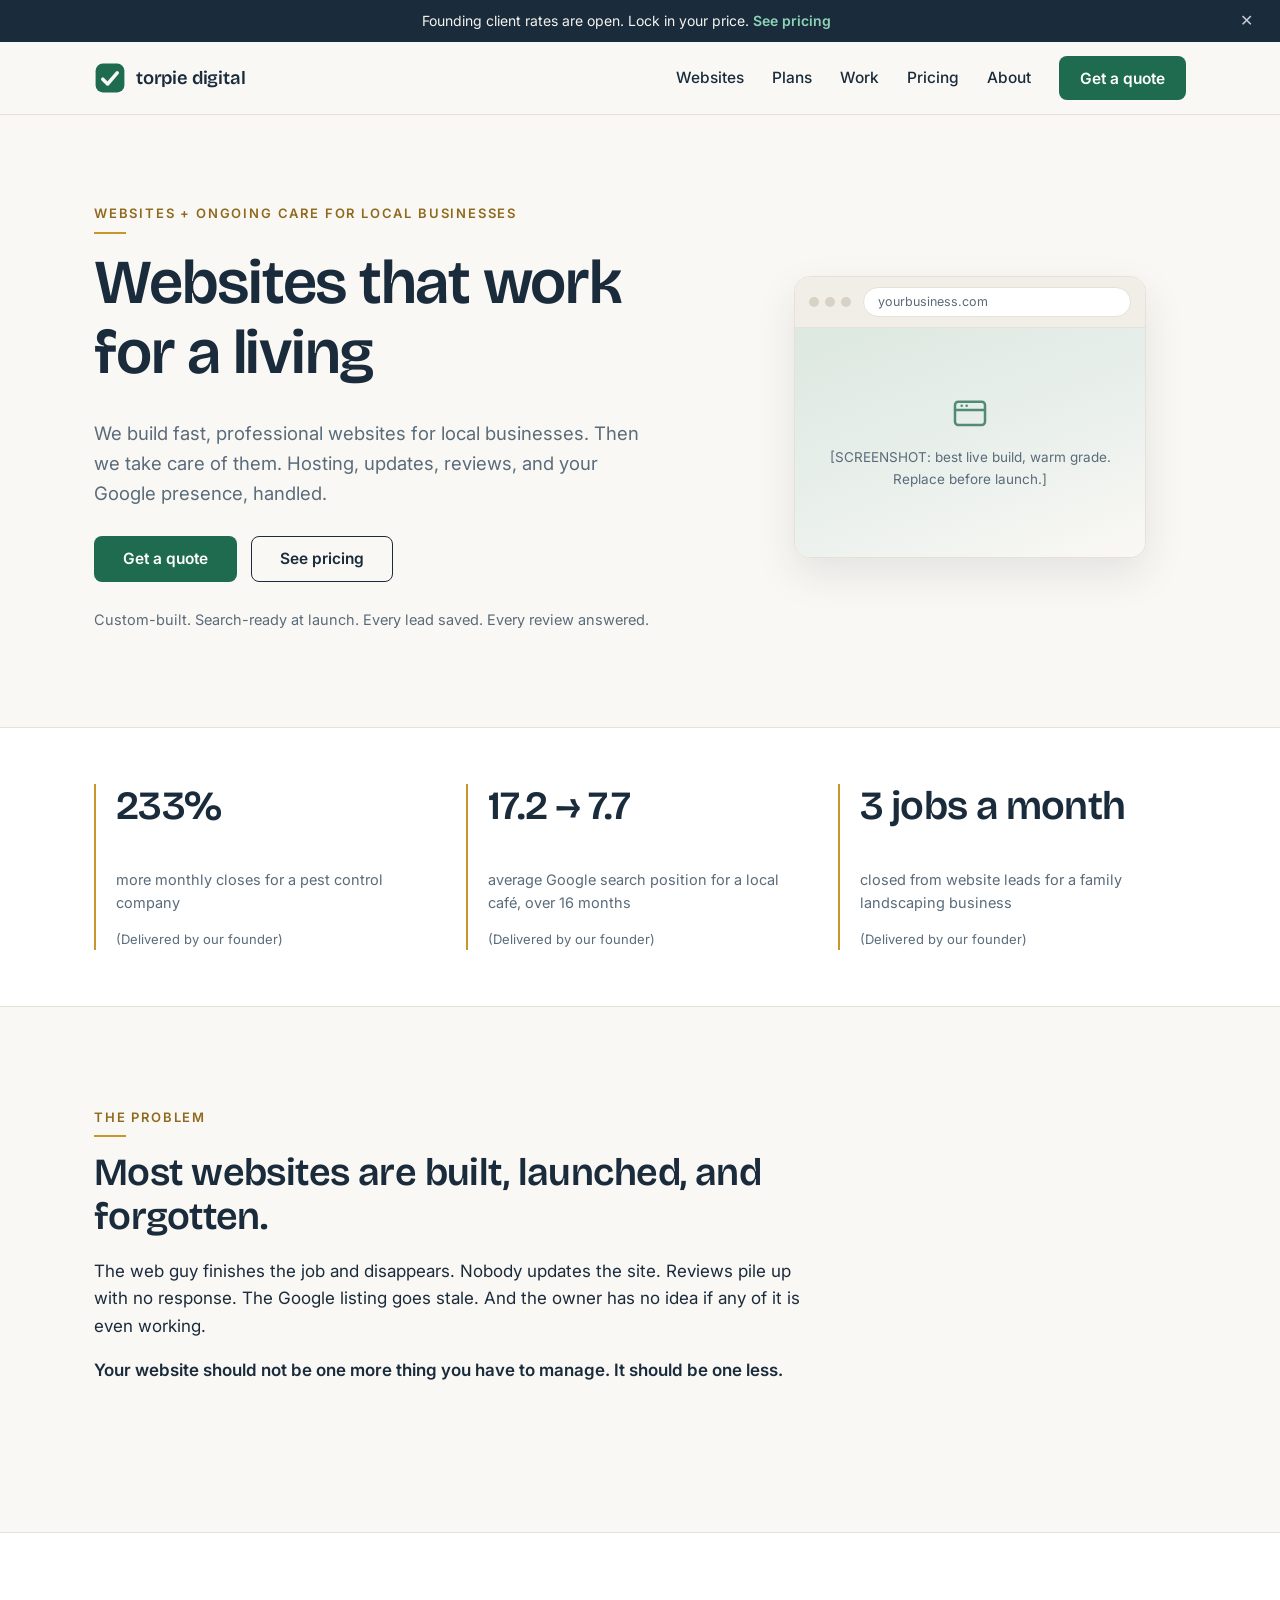
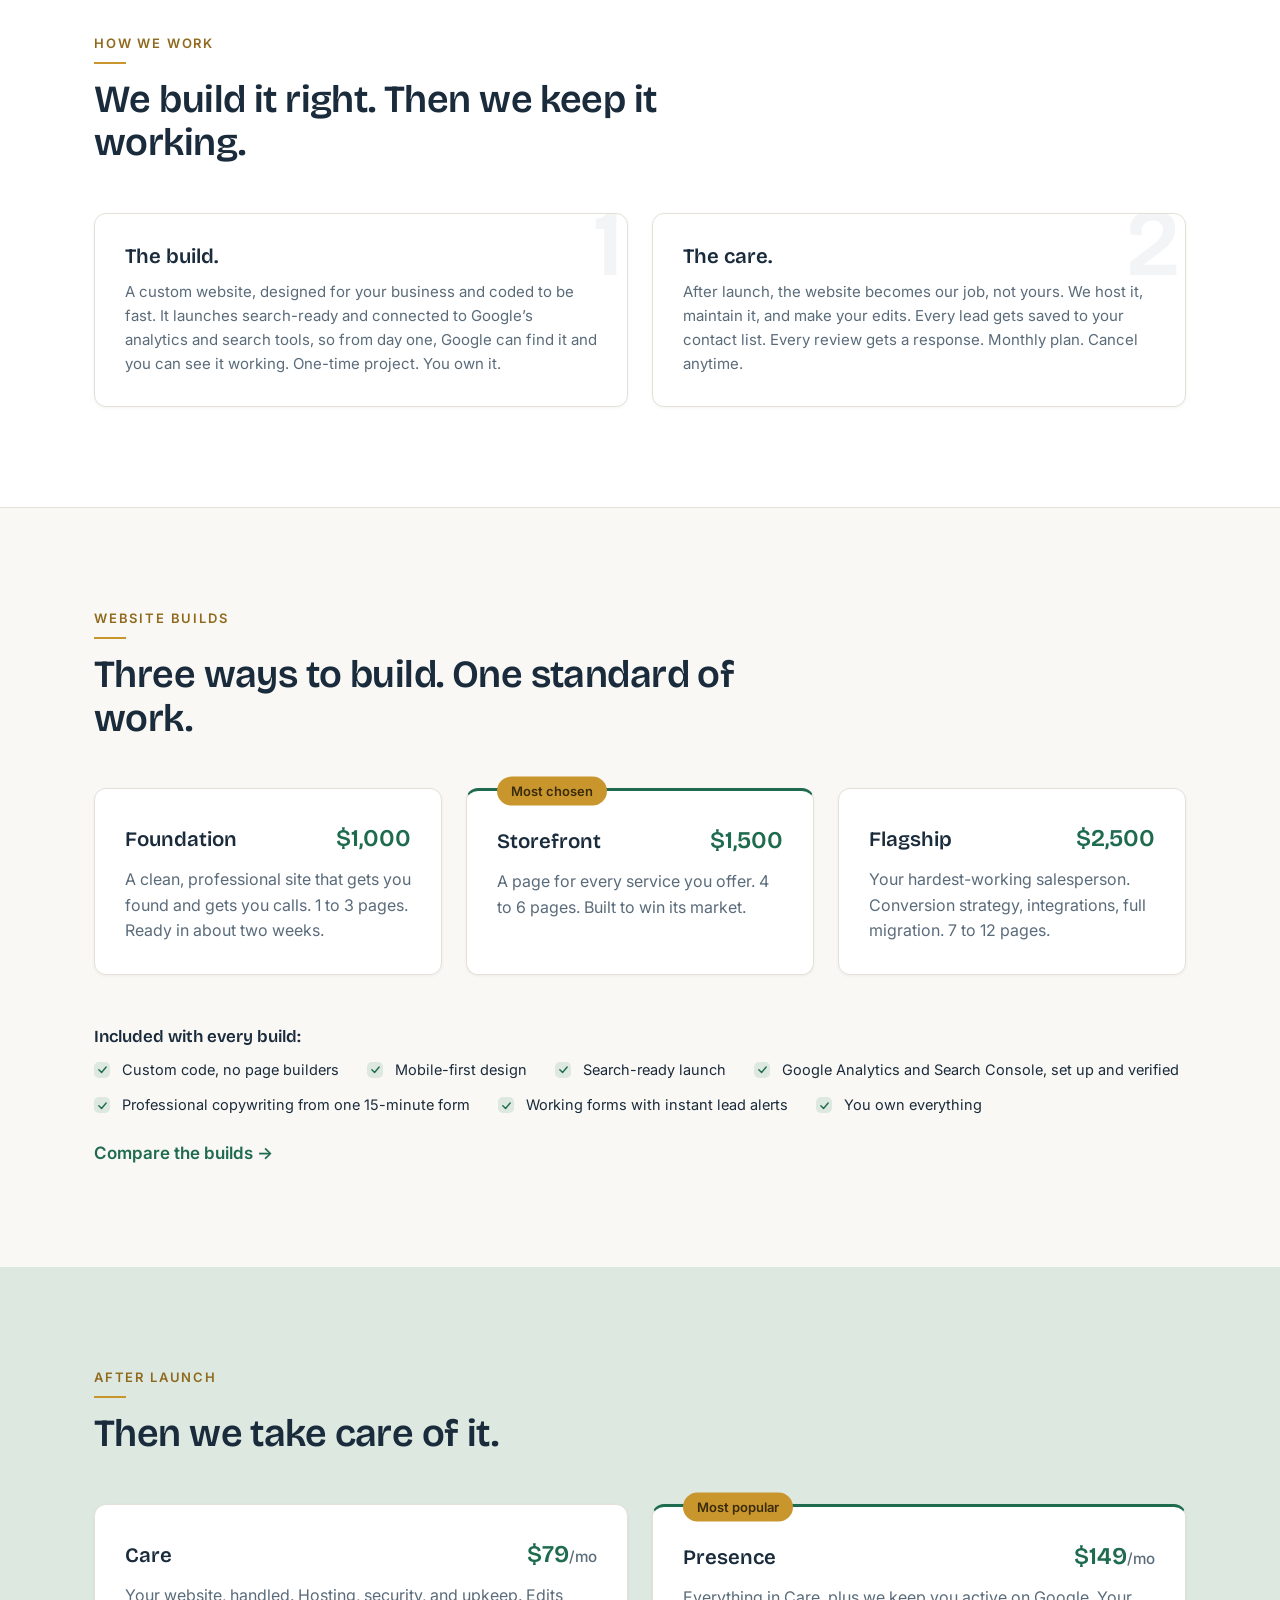
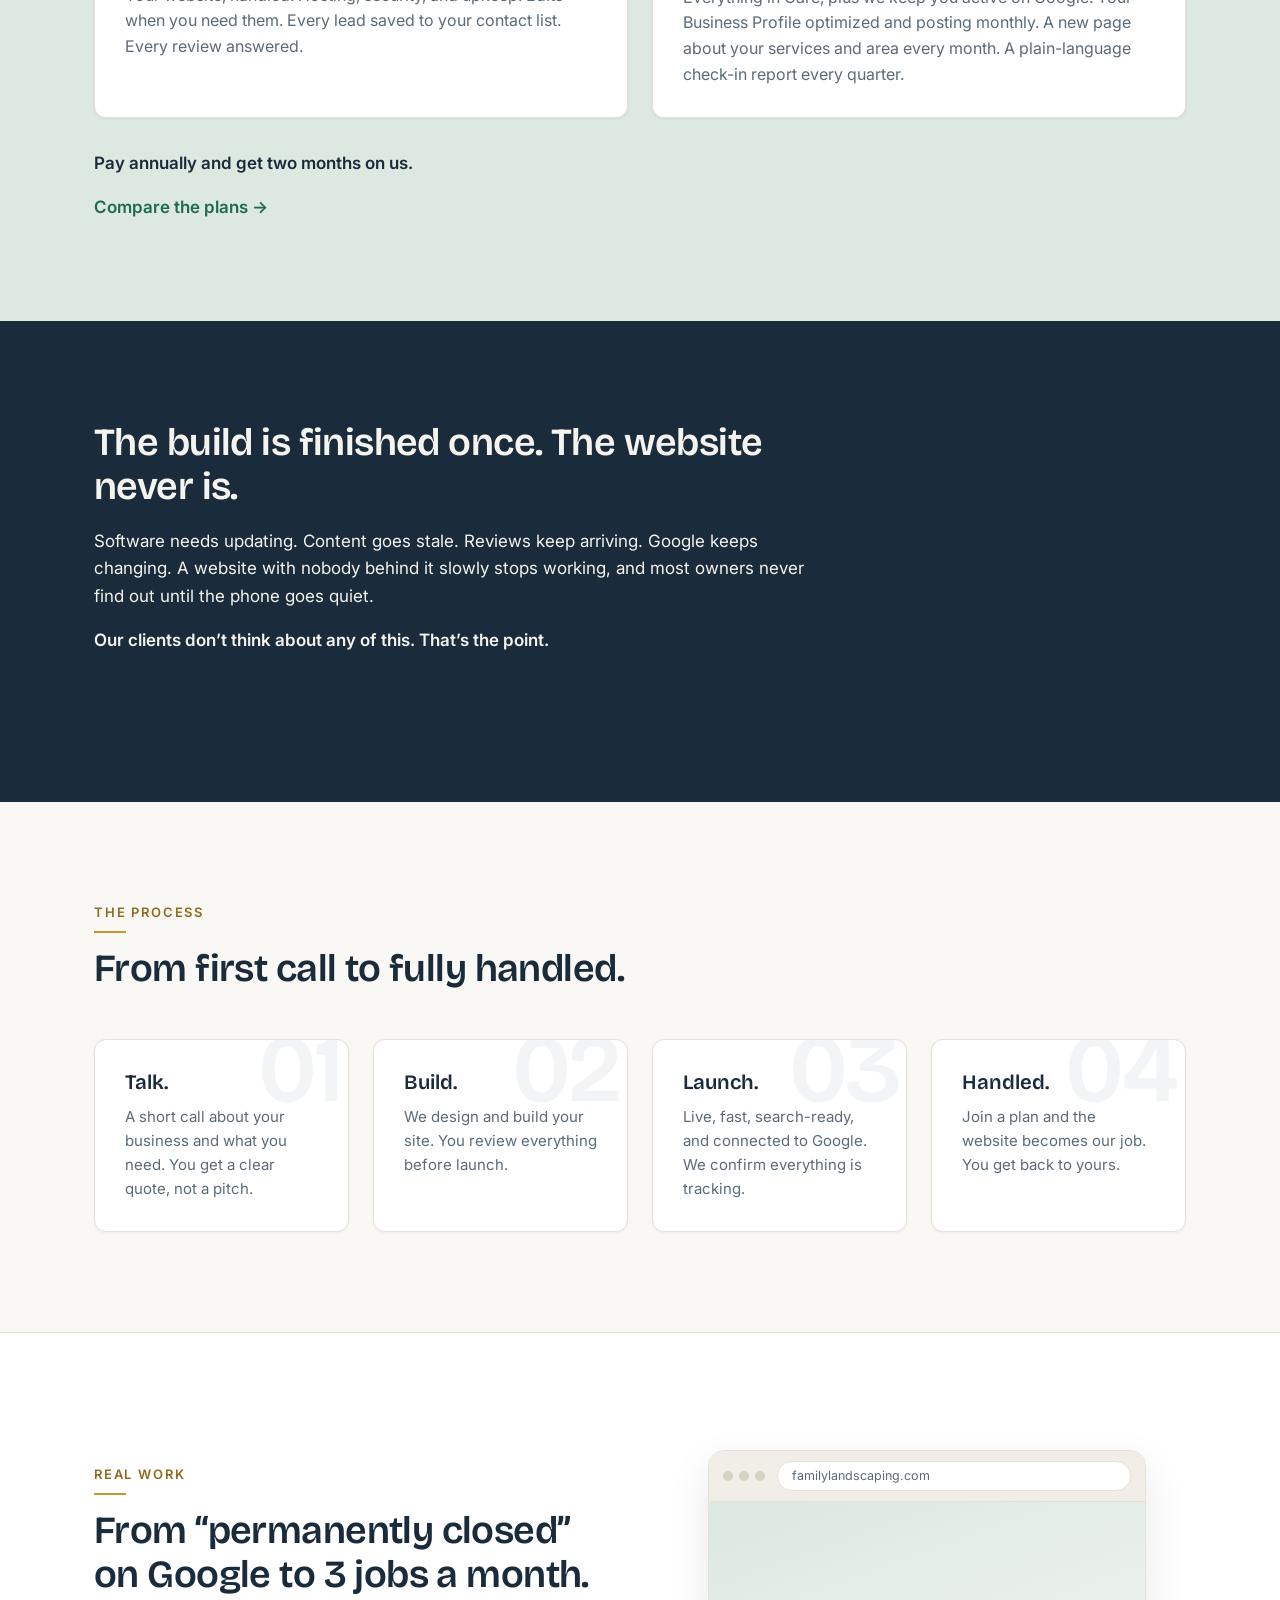
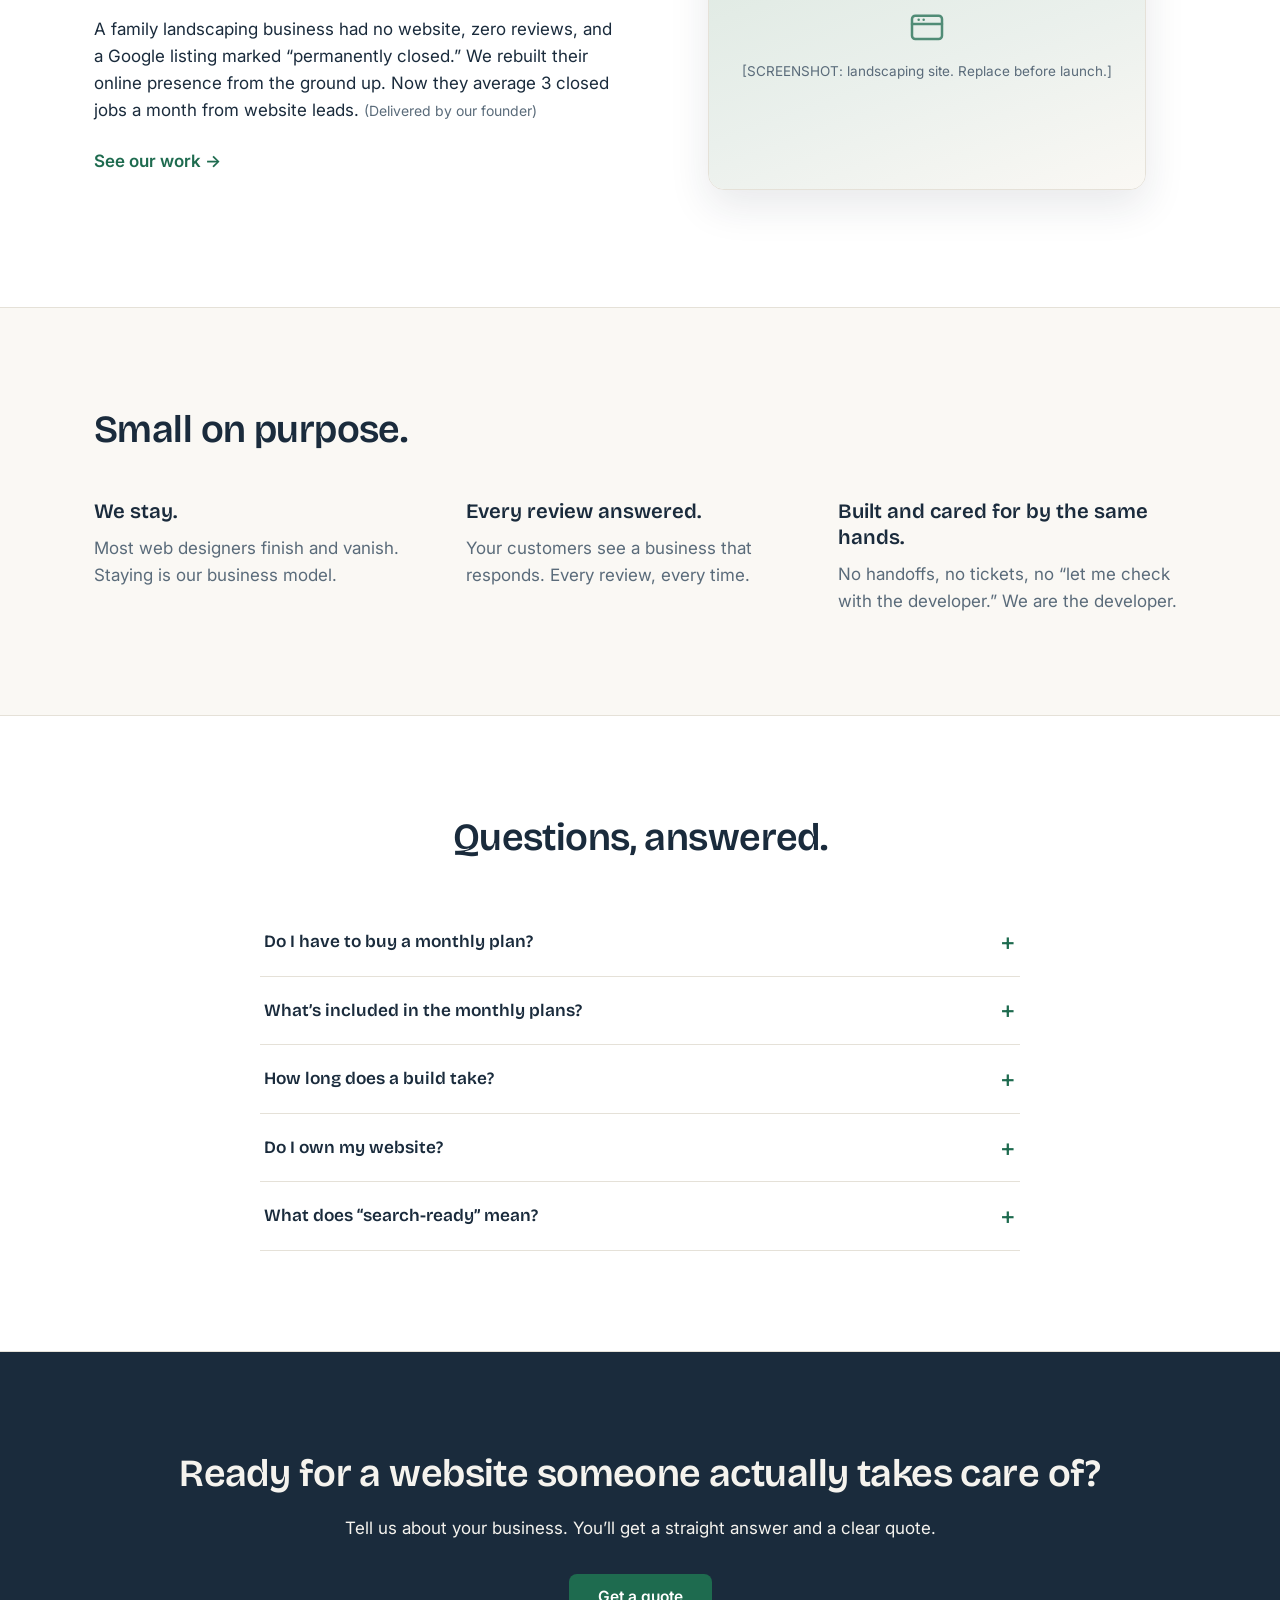
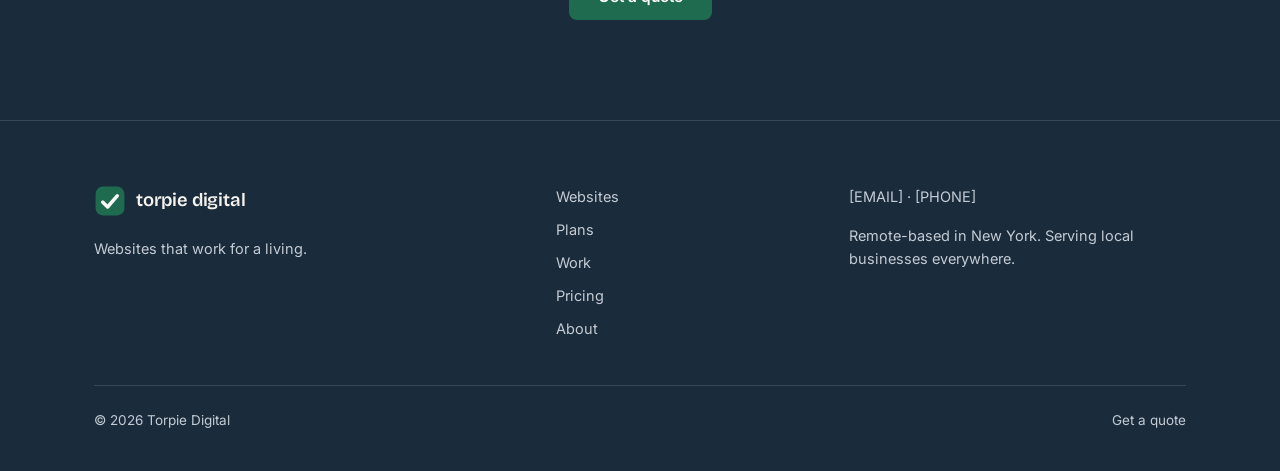
==== index.html @ ee6fd266 "Add files via upload" ====
<!DOCTYPE html>
<html lang="en">
<head>
<meta charset="utf-8">
<meta name="viewport" content="width=device-width, initial-scale=1">
<title>Torpie Digital | Websites that work for a living</title>
<meta name="description" content="Torpie Digital builds fast, custom websites for local businesses, then takes care of them: hosting, updates, reviews, and your Google presence, handled.">
<link rel="canonical" href="https://torpiedigital.com/">
<meta property="og:type" content="website">
<meta property="og:site_name" content="Torpie Digital">
<meta property="og:title" content="Torpie Digital | Websites that work for a living">
<meta property="og:description" content="Torpie Digital builds fast, custom websites for local businesses, then takes care of them: hosting, updates, reviews, and your Google presence, handled.">
<meta property="og:url" content="https://torpiedigital.com/">
<meta name="twitter:card" content="summary">
<meta name="theme-color" content="#1E6B4F">
<link rel="icon" type="image/svg+xml" href="/assets/img/favicon.svg">
<!-- GOOGLE SEARCH CONSOLE: paste the verification meta tag on the next line before launch -->
<!-- <meta name="google-site-verification" content="TOKEN"> -->
<link rel="preconnect" href="https://fonts.googleapis.com">
<link rel="preconnect" href="https://fonts.gstatic.com" crossorigin>
<link rel="stylesheet" href="https://fonts.googleapis.com/css2?family=Bricolage+Grotesque:wght@500;600&family=Inter:wght@400;500;600&display=swap">
<link rel="stylesheet" href="/assets/css/main.css">
<script type="application/ld+json">{"@context": "https://schema.org", "@type": "ProfessionalService", "name": "Torpie Digital", "url": "https://torpiedigital.com", "description": "Torpie Digital builds custom websites for local businesses and takes care of them after launch: hosting, updates, reviews, and Google presence.", "founder": {"@type": "Person", "name": "Aiden Torpie"}, "areaServed": "United States", "address": {"@type": "PostalAddress", "addressRegion": "NY", "addressCountry": "US"}}</script>
<script type="application/ld+json">{"@context": "https://schema.org", "@type": "FAQPage", "mainEntity": [{"@type": "Question", "name": "Do I have to buy a monthly plan?", "acceptedAnswer": {"@type": "Answer", "text": "No. The build is yours either way. But a website needs hosting, upkeep, and attention, and most clients would rather that be our job. That\u2019s what the plans are for."}}, {"@type": "Question", "name": "What\u2019s included in the monthly plans?", "acceptedAnswer": {"@type": "Answer", "text": "Care keeps your site online, maintained, and edited, saves every lead to your contact list, and answers every review. Presence adds active Google Business Profile management, a monthly page for your site, and a quarterly report in plain language."}}, {"@type": "Question", "name": "How long does a build take?", "acceptedAnswer": {"@type": "Answer", "text": "Foundation sites launch in about two weeks. Larger builds take three to four. We\u2019ll give you a real date before we start."}}, {"@type": "Question", "name": "Do I own my website?", "acceptedAnswer": {"@type": "Answer", "text": "Yes. Your domain, your website, your content, your contact list. We manage them for you while you\u2019re on a plan, and if you ever leave, you take everything with you."}}, {"@type": "Question", "name": "What does \u201csearch-ready\u201d mean?", "acceptedAnswer": {"@type": "Answer", "text": "Your site launches fast, properly structured, and connected to Google\u2019s analytics and search tools. Google can find and read it from day one, and you can see how people are finding you. Rankings build over time. The foundation is ready immediately."}}]}</script>
</head><body>
<a class="skip-link" href="#main">Skip to main content</a>
<div class="announcement" data-announcement hidden>
  <div class="container announcement__inner">
    <span>Founding client rates are open. Lock in your price. <a href="/pricing/">See pricing</a></span>
    <button class="announcement__close" type="button" data-announcement-close aria-label="Dismiss announcement">&#10005;</button>
  </div>
</div>
<header class="site-header">
  <div class="container site-header__inner">
    <a class="logo" href="/" aria-label="Torpie Digital home">
      <svg class="logo__mark" viewBox="0 0 40 40" aria-hidden="true" focusable="false"><rect x="2" y="2" width="36" height="36" rx="9" fill="#1E6B4F"/><path d="M11 21.5 L17 27.5 L29 13.5" fill="none" stroke="#FAF8F4" stroke-width="4.4" stroke-linecap="round" stroke-linejoin="round"/></svg>
      <span class="logo__wordmark">torpie digital</span>
    </a>
    <button class="nav-toggle" type="button" data-nav-toggle aria-expanded="false" aria-controls="site-nav" aria-label="Menu">
      <svg class="icon-open" viewBox="0 0 24 24" fill="none" stroke="currentColor" stroke-width="2" stroke-linecap="round" aria-hidden="true"><path d="M4 7h16M4 12h16M4 17h16"/></svg>
      <svg class="icon-close" viewBox="0 0 24 24" fill="none" stroke="currentColor" stroke-width="2" stroke-linecap="round" aria-hidden="true"><path d="M6 6l12 12M18 6L6 18"/></svg>
    </button>
    <nav class="site-nav" id="site-nav" data-nav aria-label="Main">
      <a href="/websites/">Websites</a><a href="/plans/">Plans</a><a href="/work/">Work</a><a href="/pricing/">Pricing</a><a href="/about/">About</a>
      <a class="btn btn-primary" data-track-cta="nav" href="/about/#contact">Get a quote</a>
    </nav>
  </div>
</header>
<main id="main">
<section class="hero" aria-labelledby="hero-heading">
  <div class="container hero__grid">
    <div>
      <span class="eyebrow">Websites + ongoing care for local businesses</span>
      <h1 id="hero-heading">Websites that work for a living</h1>
      <p class="hero__lede">We build fast, professional websites for local
      businesses. Then we take care of them. Hosting, updates, reviews, and
      your Google presence, handled.</p>
      <div class="hero__actions">
        <a class="btn btn-primary" data-track-cta="hero" href="/about/#contact">Get a quote</a>
        <a class="btn btn-secondary" href="/pricing/">See pricing</a>
      </div>
      <p class="hero__trust">Custom-built. Search-ready at launch. Every lead
      saved. Every review answered.</p>
    </div>
    <div>
      <figure class="browser-frame reveal"><div class="browser-frame__bar"><span class="browser-frame__dots"><span></span><span></span><span></span></span><span class="browser-frame__url">yourbusiness.com</span></div><div class="browser-frame__body"><div class="placeholder-shot"><svg viewBox="0 0 24 24" fill="none" stroke="#1E6B4F" stroke-width="1.5" stroke-linecap="round" stroke-linejoin="round" aria-hidden="true"><rect x="3" y="4" width="18" height="14" rx="2"/><path d="M3 9h18M7 6.5h.01M10 6.5h.01"/></svg><span>[SCREENSHOT: best live build, warm grade. Replace before launch.]</span></div></div></figure>
    </div>
  </div>
</section>

<section class="section--white section--quiet" aria-label="Results delivered by our founder">
  <div class="container grid grid-3 reveal">
    <div class="stat">
      <p class="stat__number">233%</p>
      <p class="stat__label">more monthly closes for a pest control company</p>
      <p class="stat__source">(Delivered by our founder)</p>
    </div>
    <div class="stat">
      <p class="stat__number">17.2 &rarr; 7.7</p>
      <p class="stat__label">average Google search position for a local
      caf&eacute;, over 16 months</p>
      <p class="stat__source">(Delivered by our founder)</p>
    </div>
    <div class="stat">
      <p class="stat__number">3 jobs a month</p>
      <p class="stat__label">closed from website leads for a family
      landscaping business</p>
      <p class="stat__source">(Delivered by our founder)</p>
    </div>
  </div>
</section>

<section class="section" aria-labelledby="problem-heading">
  <div class="container">
    <div class="section-head reveal">
      <span class="eyebrow">The problem</span>
      <h2 id="problem-heading">Most websites are built, launched, and forgotten.</h2>
      <p>The web guy finishes the job and disappears. Nobody updates the site.
      Reviews pile up with no response. The Google listing goes stale. And the
      owner has no idea if any of it is even working.</p>
      <p><strong>Your website should not be one more thing you have to manage.
      It should be one less.</strong></p>
    </div>
  </div>
</section>

<section class="section section--white" aria-labelledby="solution-heading">
  <div class="container">
    <div class="section-head reveal">
      <span class="eyebrow">How we work</span>
      <h2 id="solution-heading">We build it right. Then we keep it working.</h2>
    </div>
    <div class="grid grid-2">
      <article class="card step-card reveal">
        <span class="step-card__num" aria-hidden="true">1</span>
        <h3>The build.</h3>
        <p>A custom website, designed for your business and coded to be fast.
        It launches search-ready and connected to Google’s analytics and
        search tools, so from day one, Google can find it and you can see it
        working. One-time project. You own it.</p>
      </article>
      <article class="card step-card reveal">
        <span class="step-card__num" aria-hidden="true">2</span>
        <h3>The care.</h3>
        <p>After launch, the website becomes our job, not yours. We host it,
        maintain it, and make your edits. Every lead gets saved to your contact
        list. Every review gets a response. Monthly plan. Cancel anytime.</p>
      </article>
    </div>
  </div>
</section>

<section class="section" aria-labelledby="builds-heading">
  <div class="container">
    <div class="section-head reveal">
      <span class="eyebrow">Website builds</span>
      <h2 id="builds-heading">Three ways to build. One standard of work.</h2>
    </div>
    <div class="grid grid-3">
      <article class="card reveal">
        <div class="price-line"><h3>Foundation</h3><p class="price">$1,000</p></div>
        <p class="lede">A clean, professional site that gets you found and gets
        you calls. 1 to 3 pages. Ready in about two weeks.</p>
      </article>
      <article class="card card--featured reveal">
        <span class="card__flag">Most chosen</span>
        <div class="price-line"><h3>Storefront</h3><p class="price">$1,500</p></div>
        <p class="lede">A page for every service you offer. 4 to 6 pages. Built
        to win its market.</p>
      </article>
      <article class="card reveal">
        <div class="price-line"><h3>Flagship</h3><p class="price">$2,500</p></div>
        <p class="lede">Your hardest-working salesperson. Conversion strategy,
        integrations, full migration. 7 to 12 pages.</p>
      </article>
    </div>
    <div class="mt-6 reveal">
      <h4>Included with every build:</h4>
      <ul class="check-list check-list--inline"><li><span class="chip" aria-hidden="true"><svg viewBox="0 0 24 24" fill="none" stroke-width="3" stroke-linecap="round" stroke-linejoin="round" stroke="currentColor"><path d="M4 12.5 L10 18.5 L20 6.5"/></svg></span><span>Custom code, no page builders</span></li><li><span class="chip" aria-hidden="true"><svg viewBox="0 0 24 24" fill="none" stroke-width="3" stroke-linecap="round" stroke-linejoin="round" stroke="currentColor"><path d="M4 12.5 L10 18.5 L20 6.5"/></svg></span><span>Mobile-first design</span></li><li><span class="chip" aria-hidden="true"><svg viewBox="0 0 24 24" fill="none" stroke-width="3" stroke-linecap="round" stroke-linejoin="round" stroke="currentColor"><path d="M4 12.5 L10 18.5 L20 6.5"/></svg></span><span>Search-ready launch</span></li><li><span class="chip" aria-hidden="true"><svg viewBox="0 0 24 24" fill="none" stroke-width="3" stroke-linecap="round" stroke-linejoin="round" stroke="currentColor"><path d="M4 12.5 L10 18.5 L20 6.5"/></svg></span><span>Google Analytics and Search Console, set up and verified</span></li><li><span class="chip" aria-hidden="true"><svg viewBox="0 0 24 24" fill="none" stroke-width="3" stroke-linecap="round" stroke-linejoin="round" stroke="currentColor"><path d="M4 12.5 L10 18.5 L20 6.5"/></svg></span><span>Professional copywriting from one 15-minute form</span></li><li><span class="chip" aria-hidden="true"><svg viewBox="0 0 24 24" fill="none" stroke-width="3" stroke-linecap="round" stroke-linejoin="round" stroke="currentColor"><path d="M4 12.5 L10 18.5 L20 6.5"/></svg></span><span>Working forms with instant lead alerts</span></li><li><span class="chip" aria-hidden="true"><svg viewBox="0 0 24 24" fill="none" stroke-width="3" stroke-linecap="round" stroke-linejoin="round" stroke="currentColor"><path d="M4 12.5 L10 18.5 L20 6.5"/></svg></span><span>You own everything</span></li></ul>
      <p class="mt-3"><a class="arrow-link" href="/websites/">Compare the builds &rarr;</a></p>
    </div>
  </div>
</section>

<section class="section section--sage" aria-labelledby="plans-heading">
  <div class="container">
    <div class="section-head reveal">
      <span class="eyebrow">After launch</span>
      <h2 id="plans-heading">Then we take care of it.</h2>
    </div>
    <div class="grid grid-2">
      <article class="card reveal">
        <div class="price-line"><h3>Care</h3><p class="price">$79<small>/mo</small></p></div>
        <p class="lede">Your website, handled. Hosting, security, and upkeep.
        Edits when you need them. Every lead saved to your contact list. Every
        review answered.</p>
      </article>
      <article class="card card--featured reveal">
        <span class="card__flag">Most popular</span>
        <div class="price-line"><h3>Presence</h3><p class="price">$149<small>/mo</small></p></div>
        <p class="lede">Everything in Care, plus we keep you active on Google.
        Your Business Profile optimized and posting monthly. A new page about
        your services and area every month. A plain-language check-in report
        every quarter.</p>
      </article>
    </div>
    <div class="mt-4 reveal">
      <p><strong>Pay annually and get two months on us.</strong></p>
      <p class="mt-2"><a class="arrow-link" href="/plans/">Compare the plans &rarr;</a></p>
    </div>
  </div>
</section>

<section class="section section--dark" aria-labelledby="care-matters-heading">
  <div class="container">
    <div class="section-head reveal">
      <h2 id="care-matters-heading">The build is finished once. The website never is.</h2>
      <p>Software needs updating. Content goes stale. Reviews keep arriving.
      Google keeps changing. A website with nobody behind it slowly stops
      working, and most owners never find out until the phone goes quiet.</p>
      <p><strong>Our clients don’t think about any of this. That’s the
      point.</strong></p>
    </div>
  </div>
</section>

<section class="section" aria-labelledby="process-heading">
  <div class="container">
    <div class="section-head reveal">
      <span class="eyebrow">The process</span>
      <h2 id="process-heading">From first call to fully handled.</h2>
    </div>
    <div class="grid grid-4">
      <article class="card step-card reveal">
        <span class="step-card__num" aria-hidden="true">01</span>
        <h3>Talk.</h3>
        <p>A short call about your business and what you need. You get a clear
        quote, not a pitch.</p>
      </article>
      <article class="card step-card reveal">
        <span class="step-card__num" aria-hidden="true">02</span>
        <h3>Build.</h3>
        <p>We design and build your site. You review everything before launch.</p>
      </article>
      <article class="card step-card reveal">
        <span class="step-card__num" aria-hidden="true">03</span>
        <h3>Launch.</h3>
        <p>Live, fast, search-ready, and connected to Google. We confirm
        everything is tracking.</p>
      </article>
      <article class="card step-card reveal">
        <span class="step-card__num" aria-hidden="true">04</span>
        <h3>Handled.</h3>
        <p>Join a plan and the website becomes our job. You get back to yours.</p>
      </article>
    </div>
  </div>
</section>

<section class="section section--white" aria-labelledby="proof-heading">
  <div class="container">
    <div class="case">
      <div class="reveal">
        <span class="eyebrow">Real work</span>
        <h2 id="proof-heading">From “permanently closed” on Google to 3 jobs a month.</h2>
        <p>A family landscaping business had no website, zero reviews, and a
        Google listing marked “permanently closed.” We rebuilt their
        online presence from the ground up. Now they average 3 closed jobs a
        month from website leads. <span class="text-muted small">(Delivered by
        our founder)</span></p>
        <p class="mt-3"><a class="arrow-link" href="/work/">See our work &rarr;</a></p>
      </div>
      <div class="case__media">
        <figure class="browser-frame reveal"><div class="browser-frame__bar"><span class="browser-frame__dots"><span></span><span></span><span></span></span><span class="browser-frame__url">familylandscaping.com</span></div><div class="browser-frame__body"><div class="placeholder-shot"><svg viewBox="0 0 24 24" fill="none" stroke="#1E6B4F" stroke-width="1.5" stroke-linecap="round" stroke-linejoin="round" aria-hidden="true"><rect x="3" y="4" width="18" height="14" rx="2"/><path d="M3 9h18M7 6.5h.01M10 6.5h.01"/></svg><span>[SCREENSHOT: landscaping site. Replace before launch.]</span></div></div></figure>
      </div>
    </div>
  </div>
</section>

<section class="section" aria-labelledby="why-heading">
  <div class="container">
    <div class="section-head reveal">
      <h2 id="why-heading">Small on purpose.</h2>
    </div>
    <div class="grid grid-3">
      <div class="reveal">
        <h3>We stay.</h3>
        <p class="text-muted">Most web designers finish and vanish. Staying is
        our business model.</p>
      </div>
      <div class="reveal">
        <h3>Every review answered.</h3>
        <p class="text-muted">Your customers see a business that responds.
        Every review, every time.</p>
      </div>
      <div class="reveal">
        <h3>Built and cared for by the same hands.</h3>
        <p class="text-muted">No handoffs, no tickets, no “let me check
        with the developer.” We are the developer.</p>
      </div>
    </div>
  </div>
</section>

<section class="section section--white" aria-labelledby="faq-heading"><div class="container"><div class="section-head section-head--center"><h2 id="faq-heading">Questions, answered.</h2></div><div class="faq reveal"><details><summary>Do I have to buy a monthly plan?</summary><div class="faq__answer">No. The build is yours either way. But a website needs hosting, upkeep, and attention, and most clients would rather that be our job. That’s what the plans are for.</div></details><details><summary>What’s included in the monthly plans?</summary><div class="faq__answer">Care keeps your site online, maintained, and edited, saves every lead to your contact list, and answers every review. Presence adds active Google Business Profile management, a monthly page for your site, and a quarterly report in plain language.</div></details><details><summary>How long does a build take?</summary><div class="faq__answer">Foundation sites launch in about two weeks. Larger builds take three to four. We’ll give you a real date before we start.</div></details><details><summary>Do I own my website?</summary><div class="faq__answer">Yes. Your domain, your website, your content, your contact list. We manage them for you while you’re on a plan, and if you ever leave, you take everything with you.</div></details><details><summary>What does “search-ready” mean?</summary><div class="faq__answer">Your site launches fast, properly structured, and connected to Google’s analytics and search tools. Google can find and read it from day one, and you can see how people are finding you. Rankings build over time. The foundation is ready immediately.</div></details></div></div></section>

<section class="section section--dark" aria-labelledby="final-cta-heading"><div class="container center reveal"><h2 id="final-cta-heading">Ready for a website someone actually takes care of?</h2><p>Tell us about your business. You’ll get a straight answer and a clear quote.</p><p class="mt-4"><a class="btn btn-primary" data-track-cta="final-cta" href="/about/#contact">Get a quote</a></p></div></section>
</main>
<footer class="site-footer">
  <div class="container">
    <div class="footer-grid">
      <div>
        <a class="logo" href="/" aria-label="Torpie Digital home">
          <svg class="logo__mark" viewBox="0 0 40 40" aria-hidden="true" focusable="false"><rect x="2" y="2" width="36" height="36" rx="9" fill="#1E6B4F"/><path d="M11 21.5 L17 27.5 L29 13.5" fill="none" stroke="#FAF8F4" stroke-width="4.4" stroke-linecap="round" stroke-linejoin="round"/></svg>
          <span class="logo__wordmark">torpie digital</span>
        </a>
        <p class="footer-tagline">Websites that work for a living.</p>
      </div>
      <nav class="footer-nav" aria-label="Footer">
        <a href="/websites/">Websites</a>
        <a href="/plans/">Plans</a>
        <a href="/work/">Work</a>
        <a href="/pricing/">Pricing</a>
        <a href="/about/">About</a>
      </nav>
      <div class="flow">
        <p>[EMAIL] &middot; [PHONE]</p>
        <p>Remote-based in New York. Serving local businesses everywhere.</p>
      </div>
    </div>
    <div class="footer-bottom">
      <span>&copy; 2026 Torpie Digital</span>
      <a href="/about/#contact">Get a quote</a>
    </div>
  </div>
</footer>
<div class="sticky-cta" data-sticky-cta>
  <a class="btn btn-primary btn-block" data-track-cta="sticky-mobile" href="/about/#contact">Get a quote</a>
</div>
<script src="/assets/js/main.js" defer></script>
</body>
</html>
---- assets/css/main.css ----
/* ============================================================
   Torpie Digital · "The Workshop" design system
   Source of truth: torpie-brand-guide v1
   ============================================================ */

:root {
  /* Color tokens */
  --paper: #FAF8F4;
  --card: #FFFFFF;
  --ink: #1A2B3C;
  --green: #1E6B4F;
  --green-dark: #175540;
  --brass: #C9962E;
  --brass-dark: #8F6A1E;
  --sage: #DCE8E0;
  --clay: #B85C38;
  --muted: #5A6B7A;
  --line: #E5E1D8;
  --ink-text: #F5F3EE;
  --dark-muted: #C4CBD3;
  --dark-link: #8FD3B6;
  --error: #B3402E;

  /* Shadows */
  --shadow-card: 0 1px 3px rgba(26, 43, 60, 0.06);
  --shadow-float: 0 16px 40px rgba(26, 43, 60, 0.10);

  /* Radii */
  --r-sm: 8px;
  --r-md: 12px;
  --r-lg: 16px;

  /* Type */
  --font-display: "Bricolage Grotesque", system-ui, sans-serif;
  --font-body: "Inter", system-ui, sans-serif;

  /* Layout */
  --container: 1140px;
  --section-y: 100px;
  --section-y-mobile: 64px;

  /* Motion */
  --reveal-duration: 0.55s;
  --reveal-distance: 14px;
}

/* ---------- Reset / base ---------- */
*, *::before, *::after { box-sizing: border-box; }
html { scroll-behavior: smooth; }
@media (prefers-reduced-motion: reduce) {
  html { scroll-behavior: auto; }
}
body {
  margin: 0;
  background: var(--paper);
  color: var(--ink);
  font-family: var(--font-body);
  font-size: 17px;
  line-height: 1.6;
  -webkit-font-smoothing: antialiased;
  text-rendering: optimizeLegibility;
}
img, svg { display: block; max-width: 100%; }
h1, h2, h3, h4 { font-family: var(--font-display); margin: 0 0 0.5em; }
h1 { font-size: clamp(2.5rem, 5.8vw, 3.9rem); font-weight: 600; letter-spacing: -0.02em; line-height: 1.12; }
h2 { font-size: clamp(1.75rem, 3.6vw, 2.4rem); font-weight: 600; letter-spacing: -0.015em; line-height: 1.14; }
h3 { font-size: 1.28rem; font-weight: 600; line-height: 1.25; }
h4 { font-size: 1.06rem; font-weight: 600; }
p { margin: 0 0 1em; max-width: 65ch; }
p:last-child { margin-bottom: 0; }
a { color: var(--green); text-decoration: none; }
a:hover { text-decoration: underline; }
strong { font-weight: 600; }
ul, ol { margin: 0 0 1em; padding-left: 1.2em; }

:focus-visible {
  outline: 3px solid var(--green);
  outline-offset: 2px;
  border-radius: 2px;
}

.skip-link {
  position: absolute;
  left: -9999px;
  top: 0;
  z-index: 200;
  background: var(--ink);
  color: var(--ink-text);
  padding: 12px 20px;
  border-radius: 0 0 var(--r-sm) 0;
}
.skip-link:focus { left: 0; }

.visually-hidden {
  position: absolute !important;
  width: 1px; height: 1px;
  overflow: hidden;
  clip: rect(0 0 0 0);
  white-space: nowrap;
}

/* ---------- Layout primitives ---------- */
.container {
  max-width: var(--container);
  margin-inline: auto;
  padding-inline: 24px;
}
.section { padding-block: var(--section-y); }
.section--white {
  background: var(--card);
  border-top: 1px solid var(--line);
  border-bottom: 1px solid var(--line);
}
.section--sage { background: var(--sage); }
.section--dark { background: var(--ink); color: var(--ink-text); }
.section--dark p { color: var(--ink-text); }
.section--dark .lede, .section--dark .text-muted { color: var(--dark-muted); }
.section--dark a:not(.btn) { color: var(--dark-link); }
.section--quiet { padding-block: 56px; }

@media (max-width: 760px) {
  .section { padding-block: var(--section-y-mobile); }
}

.grid { display: grid; gap: 24px; }
.grid-2 { grid-template-columns: repeat(2, 1fr); }
.grid-3 { grid-template-columns: repeat(3, 1fr); }
.grid-4 { grid-template-columns: repeat(4, 1fr); }
@media (max-width: 980px) {
  .grid-3, .grid-4 { grid-template-columns: repeat(2, 1fr); }
}
@media (max-width: 640px) {
  .grid-2, .grid-3, .grid-4 { grid-template-columns: minmax(0, 1fr); }
}

/* ---------- Eyebrow ---------- */
.eyebrow {
  display: block;
  font-size: 13px;
  font-weight: 600;
  text-transform: uppercase;
  letter-spacing: 0.14em;
  color: var(--brass-dark);
  margin-bottom: 14px;
}
.eyebrow::after {
  content: "";
  display: block;
  width: 32px;
  height: 2px;
  background: var(--brass);
  margin-top: 8px;
}
.eyebrow--center { text-align: center; }
.eyebrow--center::after { margin-inline: auto; }
.section--dark .eyebrow { color: var(--brass); }

.section-head { max-width: 720px; margin-bottom: 48px; }
.section-head--center { margin-inline: auto; text-align: center; }
.section-head--center p { margin-inline: auto; }
.lede { font-size: 1.12rem; color: var(--muted); }

.text-muted { color: var(--muted); }
.small { font-size: 14px; }

/* ---------- Buttons ---------- */
.btn {
  display: inline-flex;
  align-items: center;
  justify-content: center;
  gap: 8px;
  font-family: var(--font-body);
  font-size: 15.5px;
  font-weight: 600;
  line-height: 1;
  border-radius: var(--r-sm);
  padding: 14px 28px;
  min-height: 44px;
  cursor: pointer;
  text-decoration: none;
  transition: background-color 0.18s ease, border-color 0.18s ease, color 0.18s ease;
  border: 1.5px solid transparent;
}
.btn:hover { text-decoration: none; }
.btn-primary { background: var(--green); color: #FFFFFF; }
.btn-primary:hover { background: var(--green-dark); }
/* Higher specificity guard: nav link rules must never recolor button text */
.site-nav a.btn-primary, .section--dark a.btn-primary { color: #FFFFFF; }
.btn-secondary { background: transparent; border-color: var(--ink); color: var(--ink); }
.btn-secondary:hover { border-color: var(--green); color: var(--green); }
.btn-on-dark { background: var(--paper); color: var(--ink); }
.btn-on-dark:hover { background: #FFFFFF; color: var(--ink); }
.section--dark a.btn-on-dark { color: var(--ink); }
.btn-block { width: 100%; }

.arrow-link { font-weight: 600; white-space: nowrap; }

/* ---------- Announcement bar ---------- */
.announcement {
  background: var(--ink);
  color: var(--ink-text);
  font-size: 14px;
  position: relative;
  z-index: 60;
}
.announcement__inner {
  display: flex;
  align-items: center;
  justify-content: center;
  gap: 10px;
  padding-block: 10px;
  padding-right: 52px;
  text-align: center;
}
.announcement a { color: var(--dark-link); font-weight: 600; }
.announcement__close {
  position: absolute;
  right: 12px;
  top: 50%;
  transform: translateY(-50%);
  background: none;
  border: 0;
  color: var(--dark-muted);
  font-size: 16px;
  line-height: 1;
  cursor: pointer;
  padding: 10px;
  min-width: 44px;
  min-height: 44px;
}
.announcement__close:hover { color: var(--ink-text); }
.announcement[hidden] { display: none; }

/* ---------- Header / nav ---------- */
.site-header {
  background: rgba(250, 248, 244, 0.92);
  backdrop-filter: blur(8px);
  border-bottom: 1px solid var(--line);
  position: sticky;
  top: 0;
  z-index: 50;
}
.site-header__inner {
  display: flex;
  align-items: center;
  justify-content: space-between;
  gap: 24px;
  min-height: 72px;
}
.logo {
  display: inline-flex;
  align-items: center;
  gap: 10px;
  color: var(--ink);
  text-decoration: none;
}
.logo:hover { text-decoration: none; }
.logo__mark { width: 32px; height: 32px; flex: none; }
.logo__wordmark {
  font-family: var(--font-display);
  font-weight: 600;
  font-size: 1.15rem;
  letter-spacing: -0.01em;
  text-transform: lowercase;
  white-space: nowrap;
}
.site-nav { display: flex; align-items: center; gap: 28px; }
.site-nav a:not(.btn) {
  color: var(--ink);
  font-size: 15.5px;
  font-weight: 500;
}
.site-nav a:not(.btn):hover { color: var(--green); text-decoration: none; }
.site-nav a[aria-current="page"]:not(.btn) {
  color: var(--green);
  font-weight: 600;
}
.site-nav .btn { padding: 11px 20px; }

.nav-toggle {
  display: none;
  background: none;
  border: 0;
  padding: 10px;
  min-width: 44px;
  min-height: 44px;
  cursor: pointer;
  color: var(--ink);
}
.nav-toggle svg { width: 24px; height: 24px; }
.nav-toggle .icon-close { display: none; }
.nav-toggle[aria-expanded="true"] .icon-open { display: none; }
.nav-toggle[aria-expanded="true"] .icon-close { display: block; }

@media (max-width: 860px) {
  .nav-toggle { display: block; }
  .site-nav {
    display: none;
    position: absolute;
    top: 100%;
    left: 0;
    right: 0;
    flex-direction: column;
    align-items: stretch;
    gap: 0;
    background: var(--paper);
    border-bottom: 1px solid var(--line);
    padding: 8px 24px 20px;
  }
  .site-nav.is-open { display: flex; }
  .site-nav a:not(.btn) { padding: 14px 4px; border-bottom: 1px solid var(--line); }
  .site-nav .btn { margin-top: 16px; }
}

/* ---------- Hero ---------- */
.hero { padding-block: 88px 96px; }
.hero__grid {
  display: grid;
  grid-template-columns: minmax(0, 7fr) minmax(0, 5fr);
  gap: 56px;
  align-items: center;
}
.hero__lede { font-size: 1.16rem; color: var(--muted); max-width: 46ch; }
.hero__actions { display: flex; flex-wrap: wrap; gap: 14px; margin-top: 28px; }
.hero__trust {
  margin-top: 26px;
  font-size: 14.5px;
  color: var(--muted);
}
.hero--simple { padding-block: 88px; }
.hero--simple .section-head { margin-bottom: 0; }
@media (max-width: 980px) {
  .hero__grid { grid-template-columns: minmax(0, 1fr); gap: 44px; }
  .hero { padding-block: 56px 72px; }
  .hero--simple { padding-block: 56px; }
}

/* ---------- Browser frame ---------- */
.browser-frame {
  background: var(--card);
  border: 1px solid var(--line);
  border-radius: var(--r-lg);
  box-shadow: var(--shadow-float);
  overflow: hidden;
}
.browser-frame__bar {
  display: flex;
  align-items: center;
  gap: 12px;
  background: #F1EEE7;
  padding: 10px 14px;
  border-bottom: 1px solid var(--line);
}
.browser-frame__dots { display: flex; gap: 6px; flex: none; }
.browser-frame__dots span {
  width: 10px; height: 10px;
  border-radius: 50%;
  background: #D8D2C4;
}
.browser-frame__url {
  flex: 1;
  min-width: 0;
  background: #FFFFFF;
  border: 1px solid var(--line);
  border-radius: 999px;
  font-size: 12.5px;
  color: var(--muted);
  padding: 4px 14px;
  white-space: nowrap;
  overflow: hidden;
  text-overflow: ellipsis;
}
.browser-frame__body { aspect-ratio: 16 / 10.5; position: relative; }
.browser-frame__body img { width: 100%; height: 100%; object-fit: cover; }

.placeholder-shot {
  position: absolute;
  inset: 0;
  display: flex;
  flex-direction: column;
  align-items: center;
  justify-content: center;
  gap: 12px;
  background:
    linear-gradient(160deg, var(--sage) 0%, #EAF0EC 55%, var(--paper) 100%);
  color: var(--muted);
  font-size: 13.5px;
  text-align: center;
  padding: 20px;
}
.placeholder-shot svg { width: 40px; height: 40px; opacity: 0.75; }

/* ---------- Cards ---------- */
.card {
  background: var(--card);
  border: 1px solid var(--line);
  border-radius: var(--r-md);
  box-shadow: var(--shadow-card);
  padding: 30px;
}
.card--featured {
  border-top: 3px solid var(--green);
  position: relative;
}
.card__flag {
  position: absolute;
  top: 0;
  left: 30px;
  transform: translateY(-50%);
  background: var(--brass);
  color: #3A2C0B;
  font-size: 13px;
  font-weight: 600;
  border-radius: 999px;
  padding: 4px 14px;
  white-space: nowrap;
}
.price-line {
  display: flex;
  align-items: baseline;
  justify-content: space-between;
  gap: 12px;
  flex-wrap: wrap;
  margin-bottom: 4px;
}
.price {
  font-family: var(--font-display);
  font-weight: 600;
  font-size: 1.5rem;
  color: var(--green);
  white-space: nowrap;
}
.price small { font-size: 0.95rem; color: var(--muted); font-weight: 500; font-family: var(--font-body); }
.card .lede { font-size: 1rem; }

/* ---------- Tags ---------- */
.tag {
  display: inline-block;
  background: var(--sage);
  color: var(--ink);
  font-size: 13px;
  font-weight: 600;
  border-radius: 999px;
  padding: 4px 14px;
}

/* ---------- Check list ---------- */
.check-list { list-style: none; margin: 0; padding: 0; display: grid; gap: 12px; }
.check-list li {
  display: flex;
  gap: 12px;
  align-items: flex-start;
  font-size: 14.5px;
  line-height: 1.5;
}
.check-list .chip {
  flex: none;
  width: 16px; height: 16px;
  margin-top: 3px;
  background: var(--sage);
  border-radius: 5px;
  display: inline-flex;
  align-items: center;
  justify-content: center;
}
.check-list .chip svg { width: 11px; height: 11px; stroke: var(--green); }
.check-list--inline {
  display: flex;
  flex-wrap: wrap;
  gap: 14px 28px;
}

/* ---------- Stats ---------- */
.stat { border-left: 2px solid var(--brass); padding-left: 20px; }
.stat__number {
  font-family: var(--font-display);
  font-weight: 600;
  font-size: clamp(1.9rem, 3.2vw, 2.5rem);
  line-height: 1.1;
  letter-spacing: -0.015em;
}
.stat__label { font-size: 14.5px; color: var(--muted); margin-top: 8px; }
.stat__source { font-size: 13px; color: var(--muted); margin-top: 6px; font-style: normal; }

/* ---------- Process (ghost numerals) ---------- */
.step-card { position: relative; overflow: hidden; }
.step-card__num {
  position: absolute;
  top: -18px;
  right: 6px;
  font-family: var(--font-display);
  font-weight: 600;
  font-size: 6rem;
  line-height: 1;
  color: rgba(26, 43, 60, 0.05);
  user-select: none;
  pointer-events: none;
}
.step-card h3 { position: relative; }
.step-card p { position: relative; font-size: 15px; color: var(--muted); }

/* ---------- FAQ ---------- */
.faq { max-width: 760px; margin-inline: auto; }
.faq details { border-bottom: 1px solid var(--line); }
.faq summary {
  display: flex;
  align-items: center;
  justify-content: space-between;
  gap: 20px;
  cursor: pointer;
  list-style: none;
  font-family: var(--font-display);
  font-weight: 600;
  font-size: 1.08rem;
  padding: 20px 4px;
  min-height: 44px;
}
.faq summary::-webkit-details-marker { display: none; }
.faq summary::after {
  content: "+";
  flex: none;
  color: var(--green);
  font-family: var(--font-body);
  font-weight: 500;
  font-size: 1.5rem;
  line-height: 1;
  transition: transform 0.2s ease;
}
.faq details[open] summary::after { transform: rotate(45deg); }
.faq .faq__answer { padding: 0 4px 22px; color: var(--muted); font-size: 15.5px; }

/* ---------- Forms ---------- */
.form { display: grid; gap: 18px; }
.form label {
  display: block;
  font-size: 14.5px;
  font-weight: 600;
  margin-bottom: 6px;
}
.form input, .form select, .form textarea {
  width: 100%;
  background: #FFFFFF;
  border: 1px solid var(--line);
  border-radius: var(--r-sm);
  padding: 14px;
  font-family: var(--font-body);
  font-size: 16px;
  color: var(--ink);
}
.form input:focus, .form select:focus, .form textarea:focus {
  outline: none;
  border-color: var(--green);
  box-shadow: 0 0 0 3px rgba(30, 107, 79, 0.16);
}
.form textarea { min-height: 130px; resize: vertical; }
.field-error {
  display: none;
  color: var(--error);
  font-size: 13.5px;
  margin-top: 6px;
}
.field.is-invalid input,
.field.is-invalid select,
.field.is-invalid textarea { border-color: var(--error); }
.field.is-invalid .field-error { display: block; }
.form__notice {
  display: none;
  border: 1px solid var(--line);
  border-left: 3px solid var(--green);
  background: var(--sage);
  border-radius: var(--r-sm);
  padding: 16px 18px;
  font-size: 15px;
}
.form__notice.is-visible { display: block; }
.form__notice--error { border-left-color: var(--error); background: #FBF0EE; }
.hp-field { position: absolute; left: -9999px; opacity: 0; height: 0; overflow: hidden; }

/* ---------- Timeline strip ---------- */
.timeline {
  display: grid;
  grid-template-columns: repeat(5, 1fr);
  gap: 0;
  counter-reset: none;
}
.timeline__item {
  padding: 20px 18px 20px 0;
  border-top: 2px solid var(--line);
  position: relative;
  font-size: 14.5px;
}
.timeline__item::before {
  content: "";
  position: absolute;
  top: -6px;
  left: 0;
  width: 10px; height: 10px;
  border-radius: 50%;
  background: var(--green);
}
.timeline__week {
  display: block;
  font-family: var(--font-display);
  font-weight: 600;
  font-size: 0.95rem;
  margin-bottom: 6px;
}
.timeline__item p { font-size: 14.5px; color: var(--muted); }
@media (max-width: 860px) {
  .timeline { grid-template-columns: minmax(0, 1fr); }
  .timeline__item {
    border-top: 0;
    border-left: 2px solid var(--line);
    padding: 0 0 22px 20px;
  }
  .timeline__item::before { top: 2px; left: -6px; }
}

/* ---------- Case studies ---------- */
.case {
  display: grid;
  grid-template-columns: minmax(0, 6fr) minmax(0, 6fr);
  gap: 56px;
  align-items: center;
}
.case + .case { margin-top: 88px; }
.case--flip .case__media { order: -1; }
.case__tag { margin-bottom: 18px; display: flex; flex-wrap: wrap; gap: 10px; align-items: center; }
.case__source { font-size: 13px; color: var(--muted); }
.case__results { margin-top: 22px; }
@media (max-width: 980px) {
  .case { grid-template-columns: minmax(0, 1fr); gap: 36px; }
  .case--flip .case__media { order: 0; }
  .case + .case { margin-top: 72px; }
}

/* ---------- Pricing toggle ---------- */
.toggle {
  display: inline-flex;
  background: var(--card);
  border: 1px solid var(--line);
  border-radius: 999px;
  padding: 4px;
  gap: 4px;
}
.toggle button {
  border: 0;
  background: none;
  font-family: var(--font-body);
  font-size: 14.5px;
  font-weight: 600;
  color: var(--muted);
  border-radius: 999px;
  padding: 10px 20px;
  min-height: 44px;
  cursor: pointer;
}
.toggle button[aria-pressed="true"] {
  background: var(--green);
  color: #FFFFFF;
}
[data-billing] .annual-price { display: none; }
[data-billing="annual"] .annual-price { display: inline; }
[data-billing="annual"] .monthly-price { display: none; }

/* ---------- Clay founding-rates block (max one per page) ---------- */
.founding-block {
  border: 1px solid var(--line);
  border-left: 4px solid var(--clay);
  background: var(--card);
  border-radius: var(--r-md);
  padding: 34px;
  box-shadow: var(--shadow-card);
}

/* ---------- Footer ---------- */
.site-footer {
  border-top: 1px solid rgba(245, 243, 238, 0.14);
  background: var(--ink);
  color: var(--dark-muted);
  padding-block: 64px 40px;
  font-size: 14.5px;
}
.site-footer a { color: var(--dark-muted); }
.site-footer a:hover { color: var(--ink-text); }
.site-footer .logo { color: var(--ink-text); }
.footer-grid {
  display: grid;
  grid-template-columns: minmax(0, 5fr) minmax(0, 3fr) minmax(0, 4fr);
  gap: 40px;
  margin-bottom: 44px;
}
.footer-nav { display: grid; gap: 10px; }
.footer-tagline { color: var(--dark-muted); margin-top: 14px; }
.footer-bottom {
  border-top: 1px solid rgba(245, 243, 238, 0.14);
  padding-top: 24px;
  display: flex;
  justify-content: space-between;
  flex-wrap: wrap;
  gap: 12px;
  font-size: 13.5px;
}
@media (max-width: 860px) {
  .footer-grid { grid-template-columns: minmax(0, 1fr); gap: 32px; }
}

/* ---------- Sticky mobile CTA ---------- */
.sticky-cta {
  display: none;
  position: fixed;
  left: 0; right: 0; bottom: 0;
  z-index: 70;
  padding: 12px 16px calc(12px + env(safe-area-inset-bottom));
  background: rgba(250, 248, 244, 0.85);
  backdrop-filter: blur(10px);
  border-top: 1px solid var(--line);
  transform: translateY(110%);
  transition: transform 0.3s ease;
}
.sticky-cta.is-visible { transform: translateY(0); }
@media (max-width: 760px) {
  .sticky-cta { display: block; }
  body.has-sticky-cta { padding-bottom: 76px; }
}
@media (prefers-reduced-motion: reduce) {
  .sticky-cta { transition: none; }
}

/* ---------- Scroll reveal (single sanctioned effect) ---------- */
@media (prefers-reduced-motion: no-preference) {
  .reveal {
    opacity: 0;
    transform: translateY(var(--reveal-distance));
    transition: opacity var(--reveal-duration) ease, transform var(--reveal-duration) ease;
  }
  .reveal.is-visible { opacity: 1; transform: none; }
}

/* ---------- Utilities ---------- */
.mt-0 { margin-top: 0; }
.mt-2 { margin-top: 16px; }
.mt-3 { margin-top: 24px; }
.mt-4 { margin-top: 32px; }
.mt-6 { margin-top: 48px; }
.center { text-align: center; }
.center p { margin-inline: auto; }
.flow > * + * { margin-top: 16px; }
.divider-band {
  border-top: 1px solid var(--line);
  border-bottom: 1px solid var(--line);
  background: var(--card);
  padding-block: 40px;
}

/* ---------- Added during refinement pass ---------- */
.h-md { font-size: 1.6rem; }
.h-sm { font-size: 1.5rem; }
.stack-40 > * + * { margin-top: 40px; }
.card-cols {
  display: grid;
  grid-template-columns: minmax(0, 5fr) minmax(0, 7fr);
  gap: 20px 48px;
}
.card-cols__aside { align-self: start; }
@media (max-width: 860px) {
  .card-cols { grid-template-columns: minmax(0, 1fr); }
}
.photo-card {
  border-radius: var(--r-lg);
  border: 1px solid var(--line);
  box-shadow: var(--shadow-card);
  overflow: hidden;
  aspect-ratio: 4 / 5;
  position: relative;
  margin: 0;
}
.contact-grid { align-items: start; gap: 56px; }

.mb-0 { margin-bottom: 0; }
.card + .card, .stack-40 .card + .card { }

.card-cols h4 { margin-top: 0; }
.plan-gap { margin-top: 44px; }
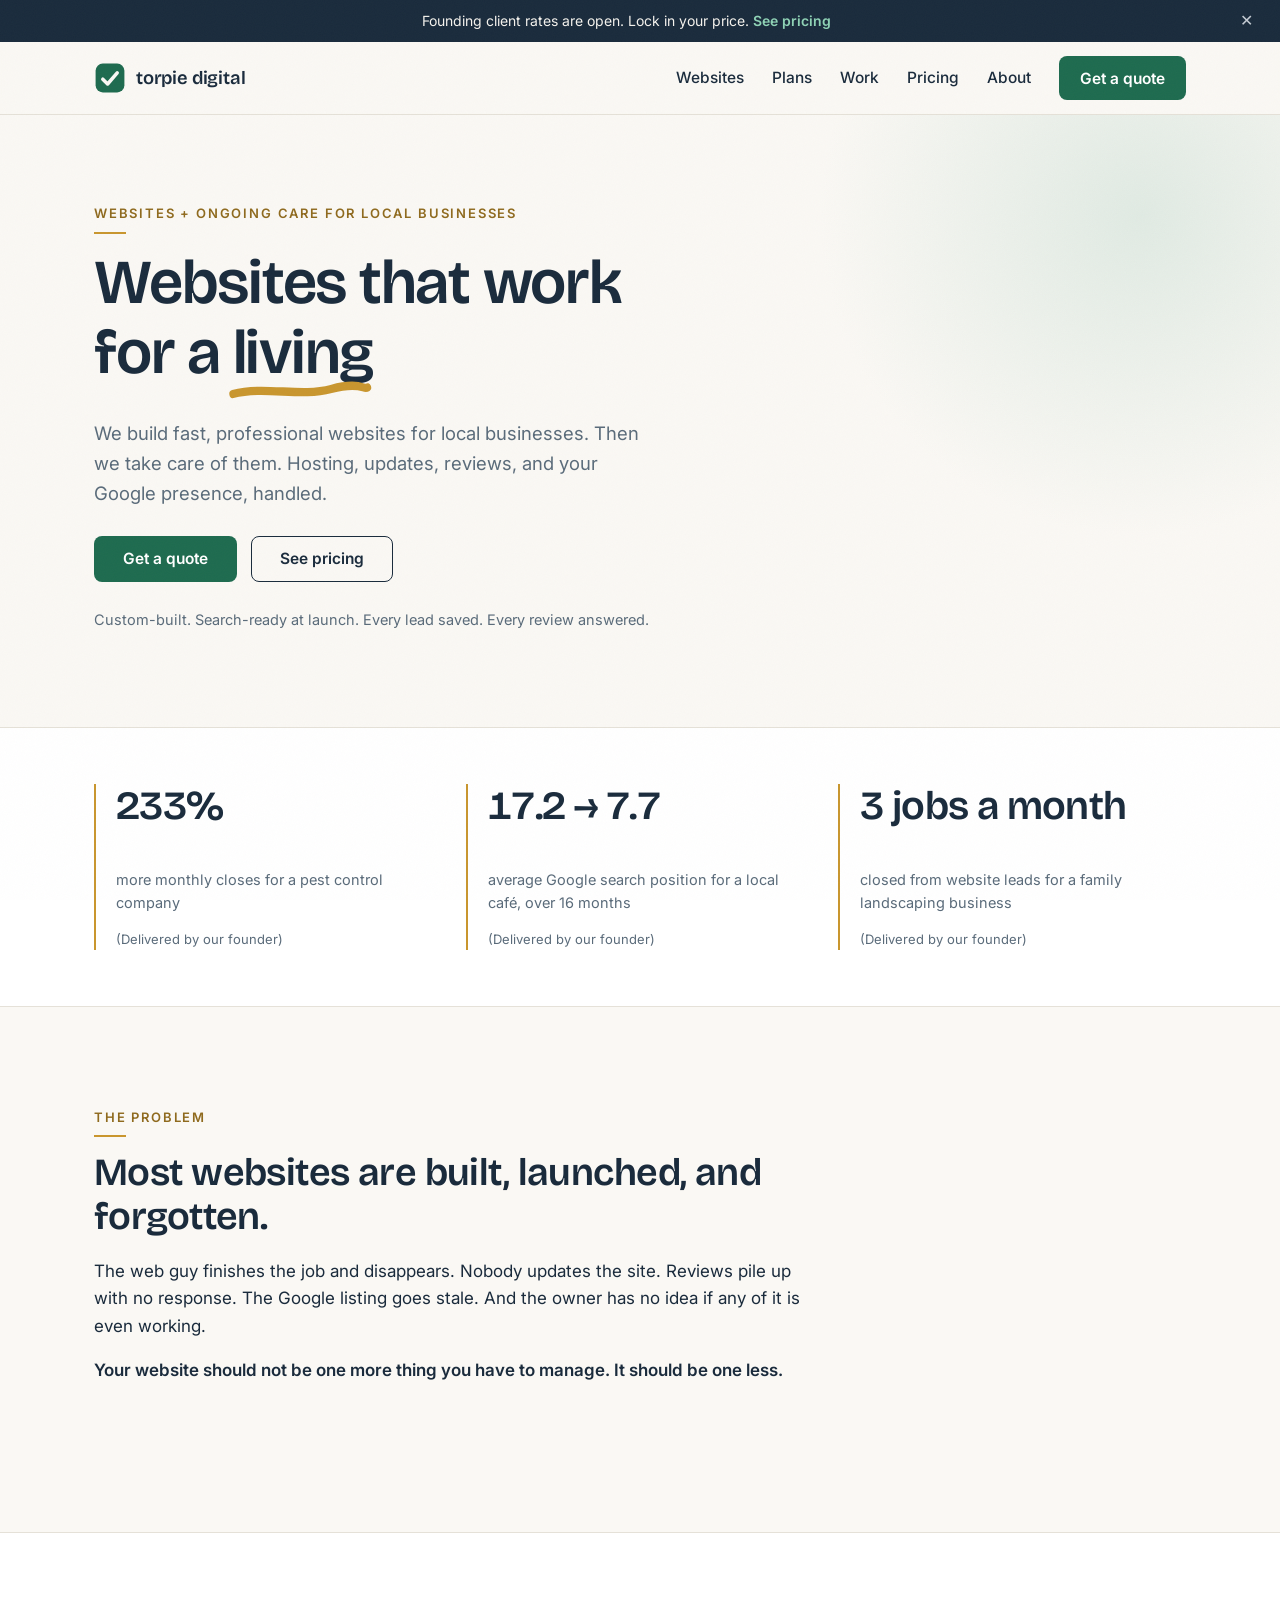
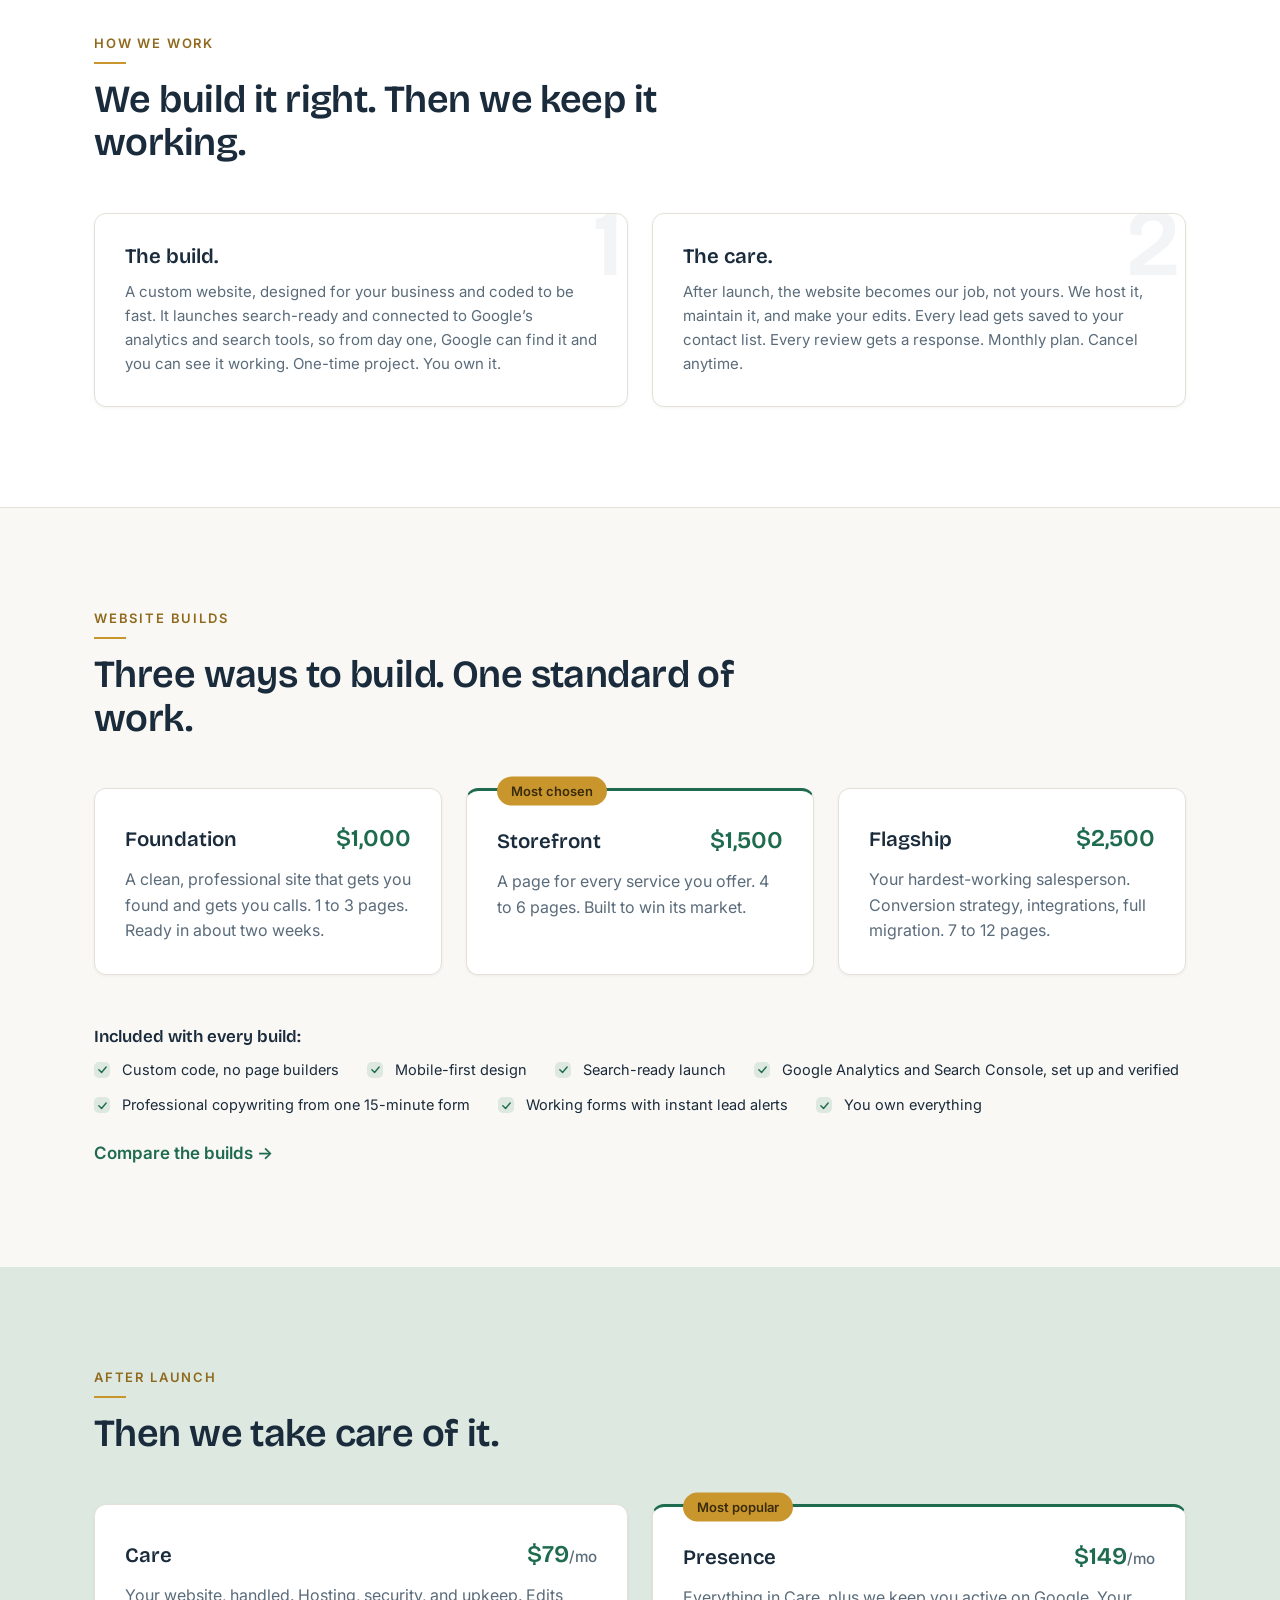
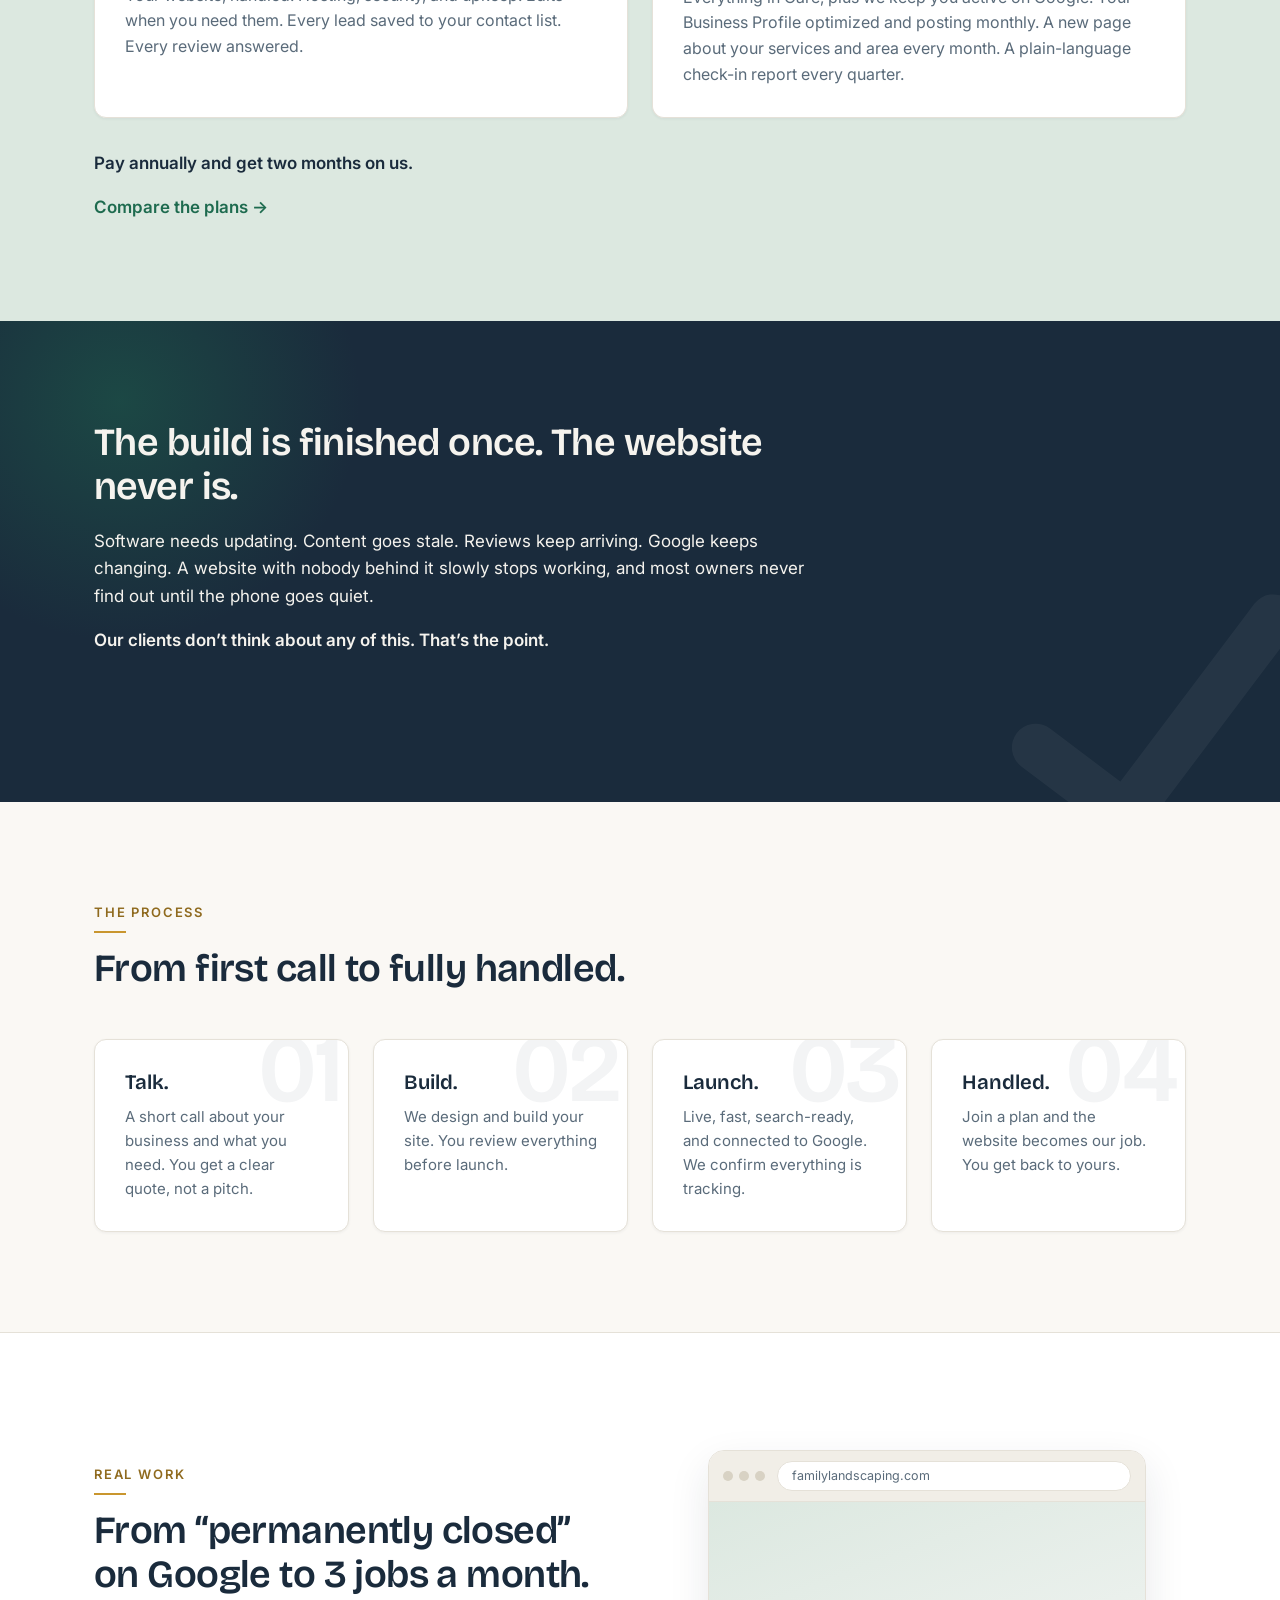
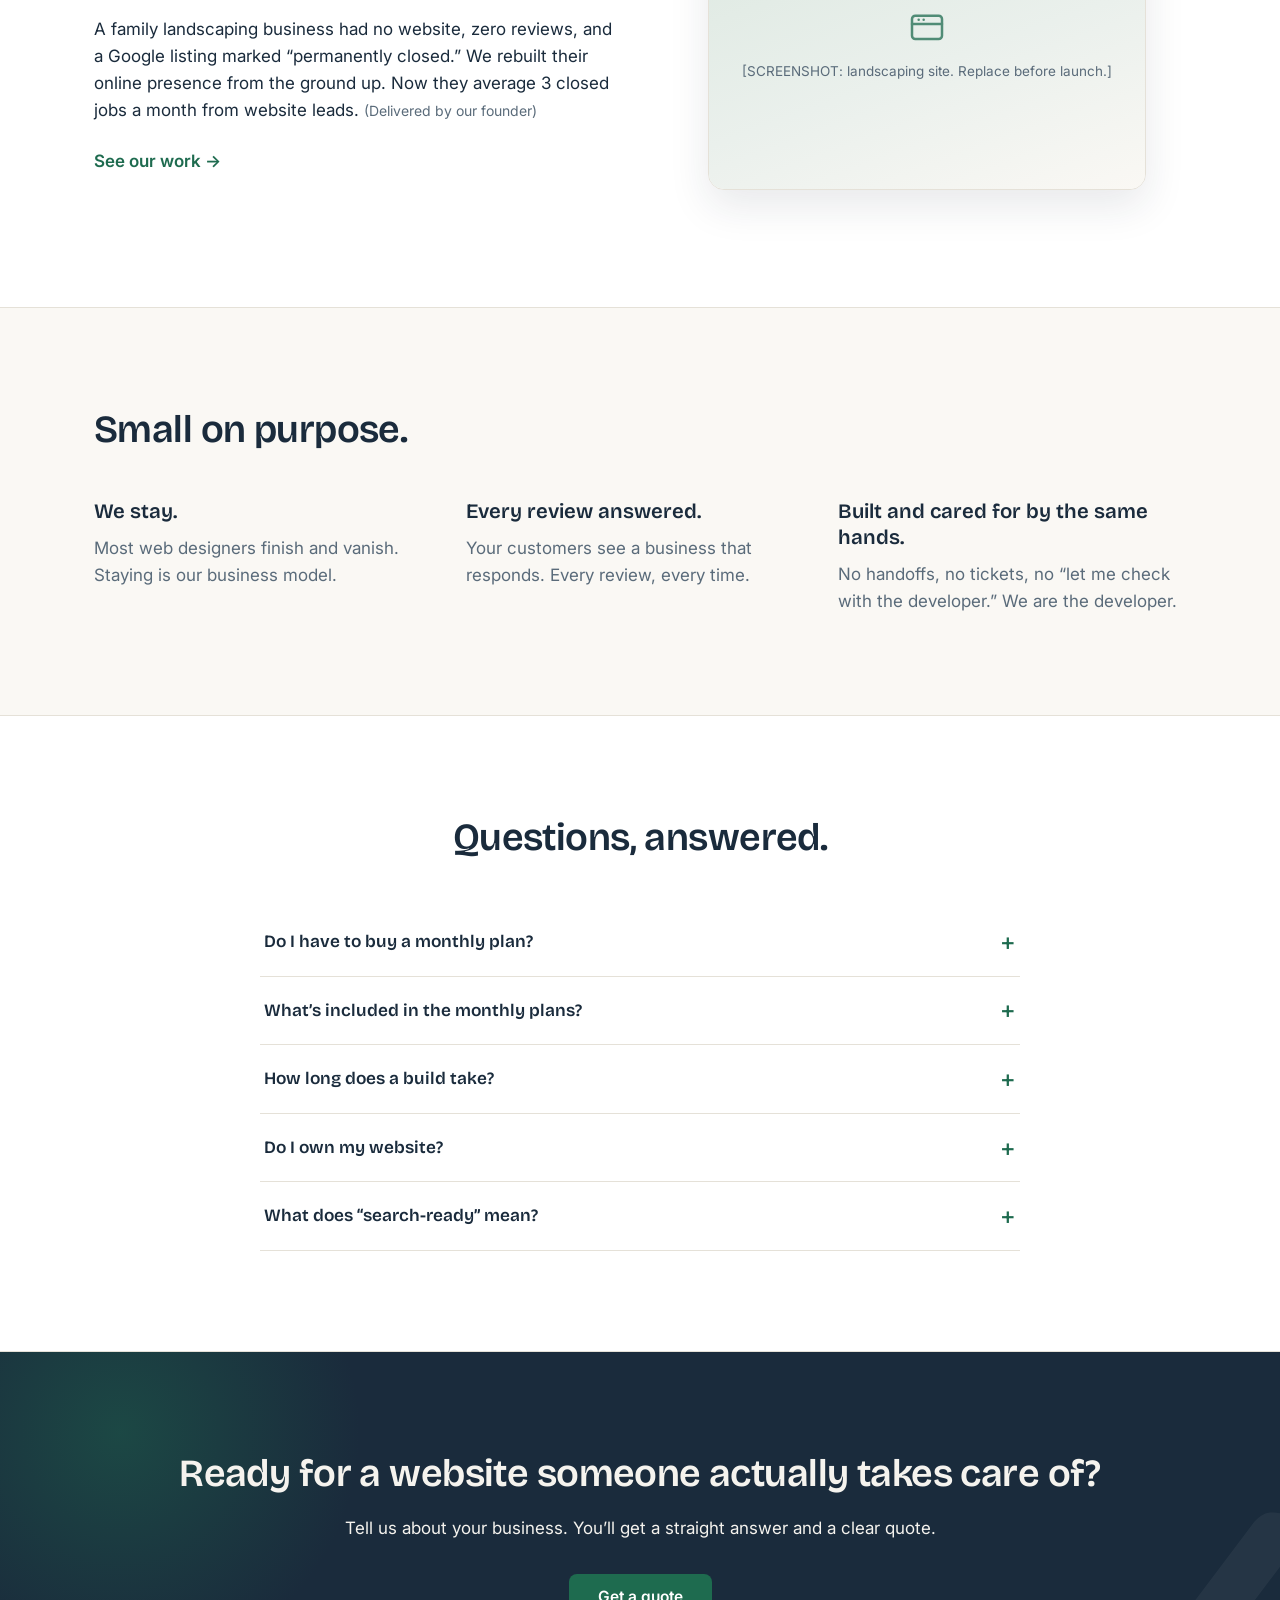
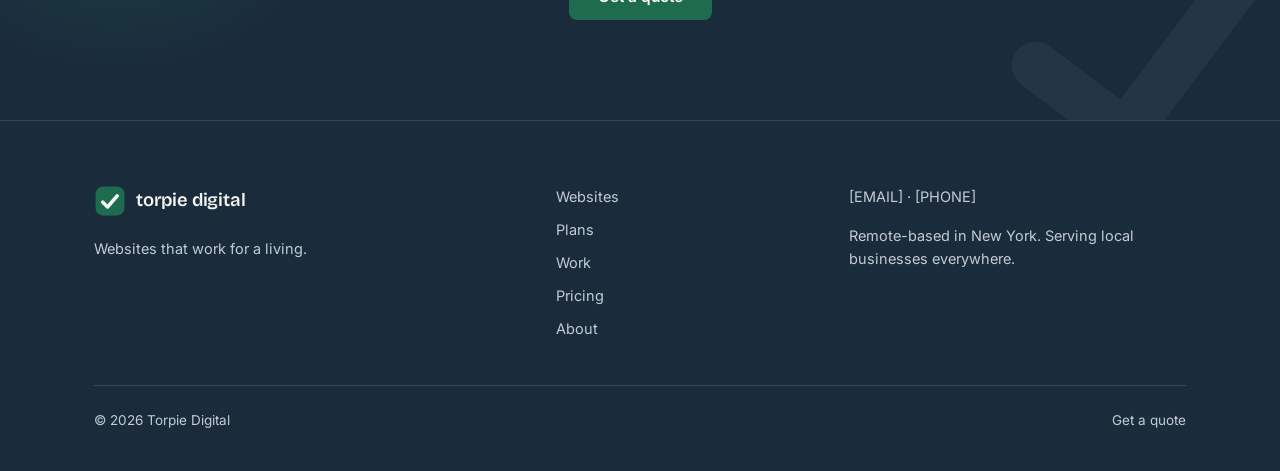
==== commit 27060bf1: "Add files via upload" ====
--- a/index.html
+++ b/index.html
@@ -62,7 +62,7 @@
       <p class="hero__trust">Custom-built. Search-ready at launch. Every lead
       saved. Every review answered.</p>
     </div>
-    <div>
+    <div class="hero__media">
       <figure class="browser-frame reveal"><div class="browser-frame__bar"><span class="browser-frame__dots"><span></span><span></span><span></span></span><span class="browser-frame__url">yourbusiness.com</span></div><div class="browser-frame__body"><div class="placeholder-shot"><svg viewBox="0 0 24 24" fill="none" stroke="#1E6B4F" stroke-width="1.5" stroke-linecap="round" stroke-linejoin="round" aria-hidden="true"><rect x="3" y="4" width="18" height="14" rx="2"/><path d="M3 9h18M7 6.5h.01M10 6.5h.01"/></svg><span>[SCREENSHOT: best live build, warm grade. Replace before launch.]</span></div></div></figure>
     </div>
   </div>
--- a/assets/css/main.css
+++ b/assets/css/main.css
@@ -782,3 +782,218 @@
 
 .card-cols h4 { margin-top: 0; }
 .plan-gap { margin-top: 44px; }
+
+/* ============================================================
+   BOLD PASS — motion & depth layer
+   Every animation is gated behind prefers-reduced-motion.
+   ============================================================ */
+
+/* ---------- Paper grain overlay ---------- */
+body::after {
+  content: "";
+  position: fixed;
+  inset: 0;
+  z-index: 9998;
+  pointer-events: none;
+  opacity: 0.05;
+  background-image: url("data:image/svg+xml,%3Csvg xmlns='http://www.w3.org/2000/svg' width='160' height='160'%3E%3Cfilter id='n'%3E%3CfeTurbulence type='fractalNoise' baseFrequency='0.9' numOctaves='2'/%3E%3C/filter%3E%3Crect width='160' height='160' filter='url(%23n)' opacity='0.55'/%3E%3C/svg%3E");
+}
+
+/* ---------- Brass scroll progress bar ---------- */
+.scroll-progress {
+  position: fixed;
+  top: 0; left: 0;
+  width: 100%;
+  height: 3px;
+  z-index: 9999;
+  background: var(--brass);
+  transform-origin: 0 50%;
+  transform: scaleX(var(--scroll-progress, 0));
+  pointer-events: none;
+}
+@media (prefers-reduced-motion: reduce) {
+  .scroll-progress { display: none; }
+}
+
+/* ---------- Hero signature moment ---------- */
+.hero { position: relative; overflow: hidden; }
+.hero::before {
+  content: "";
+  position: absolute;
+  top: -220px; right: -180px;
+  width: 640px; height: 640px;
+  border-radius: 50%;
+  background: radial-gradient(closest-side, rgba(220, 232, 224, 0.85), rgba(220, 232, 224, 0));
+  pointer-events: none;
+}
+.hero .container { position: relative; }
+
+@media (prefers-reduced-motion: no-preference) {
+  .hero-word {
+    display: inline-block;
+    opacity: 0;
+    transform: translateY(0.55em);
+    animation: word-rise 0.65s cubic-bezier(0.22, 1, 0.36, 1) forwards;
+    animation-delay: calc(0.08s * var(--i, 0));
+  }
+  @keyframes word-rise {
+    to { opacity: 1; transform: none; }
+  }
+  .hero__lede, .hero__actions, .hero__trust {
+    opacity: 0;
+    animation: fade-rise 0.7s ease forwards;
+  }
+  .hero__lede { animation-delay: 0.55s; }
+  .hero__actions { animation-delay: 0.7s; }
+  .hero__trust { animation-delay: 0.85s; }
+  @keyframes fade-rise {
+    from { opacity: 0; transform: translateY(14px); }
+    to { opacity: 1; transform: none; }
+  }
+}
+
+/* Self-drawing brass underline on the last hero word */
+.hero-accent { position: relative; display: inline-block; }
+.hero-accent svg {
+  position: absolute;
+  left: -2%; bottom: -0.18em;
+  width: 104%; height: 0.32em;
+  overflow: visible;
+  pointer-events: none;
+}
+.hero-accent svg path {
+  fill: none;
+  stroke: var(--brass);
+  stroke-width: 5;
+  stroke-linecap: round;
+}
+@media (prefers-reduced-motion: no-preference) {
+  .hero-accent svg path {
+    stroke-dasharray: 120;
+    stroke-dashoffset: 120;
+    animation: draw-line 0.7s ease-out forwards;
+    animation-delay: 1s;
+  }
+  @keyframes draw-line { to { stroke-dashoffset: 0; } }
+}
+
+/* Floating, cursor-tilting hero mockup */
+.hero__media { perspective: 1100px; }
+@media (prefers-reduced-motion: no-preference) {
+  .hero__media .browser-frame {
+    opacity: 0;
+    animation: frame-in 0.9s cubic-bezier(0.22, 1, 0.36, 1) 0.45s forwards;
+    will-change: transform;
+  }
+  @keyframes frame-in {
+    from { opacity: 0; transform: translateY(28px) scale(0.97); }
+    to { opacity: 1; transform: none; }
+  }
+  .hero__media.is-settled .browser-frame {
+    animation: frame-float 7s ease-in-out infinite;
+  }
+  @keyframes frame-float {
+    0%, 100% { transform: translateY(0); }
+    50% { transform: translateY(-9px); }
+  }
+  .hero__media.is-tilting .browser-frame {
+    animation: none;
+    transform: rotateX(var(--tilt-x, 0deg)) rotateY(var(--tilt-y, 0deg)) translateY(-4px);
+    transition: transform 0.18s ease-out;
+  }
+}
+
+/* ---------- Staggered reveals ---------- */
+@media (prefers-reduced-motion: no-preference) {
+  .reveal { transition-delay: var(--stagger, 0s); }
+}
+
+/* ---------- Hover depth ---------- */
+@media (prefers-reduced-motion: no-preference) {
+  .card {
+    transition: transform 0.3s cubic-bezier(0.22, 1, 0.36, 1),
+                box-shadow 0.3s ease, border-color 0.3s ease,
+                opacity var(--reveal-duration) ease;
+  }
+  .card:hover {
+    transform: translateY(-6px);
+    box-shadow: 0 18px 40px -18px rgba(26, 43, 60, 0.28);
+    border-color: var(--green);
+  }
+  .card.reveal { transition: transform 0.3s cubic-bezier(0.22, 1, 0.36, 1),
+                box-shadow 0.3s ease, border-color 0.3s ease,
+                opacity var(--reveal-duration) ease; }
+  .card.reveal:not(.is-visible) { opacity: 0; transform: translateY(var(--reveal-distance)); }
+  .step-card .step-card__num { transition: color 0.35s ease; }
+  .step-card:hover .step-card__num { color: var(--brass); }
+}
+
+/* Primary button shine sweep + arrow nudge */
+.btn { position: relative; overflow: hidden; }
+@media (prefers-reduced-motion: no-preference) {
+  .btn-primary::after {
+    content: "";
+    position: absolute;
+    top: 0; left: -80%;
+    width: 55%; height: 100%;
+    background: linear-gradient(105deg, transparent, rgba(245, 243, 238, 0.35), transparent);
+    transform: skewX(-18deg);
+    transition: left 0.55s ease;
+    pointer-events: none;
+  }
+  .btn-primary:hover::after { left: 130%; }
+  .arrow-link { transition: color 0.2s ease; }
+  .arrow-link:hover { letter-spacing: 0.01em; }
+}
+
+/* ---------- Dark CTA drama ---------- */
+.section--dark { position: relative; overflow: hidden; }
+.section--dark::before {
+  content: "";
+  position: absolute;
+  right: -70px; bottom: -110px;
+  width: 380px; height: 380px;
+  background: url("data:image/svg+xml,%3Csvg xmlns='http://www.w3.org/2000/svg' viewBox='0 0 24 24'%3E%3Cpath d='M4 12.5l5 5L20 6.5' fill='none' stroke='%23F5F3EE' stroke-width='3' stroke-linecap='round' stroke-linejoin='round'/%3E%3C/svg%3E") center / contain no-repeat;
+  opacity: 0.05;
+  transform: rotate(-8deg);
+  pointer-events: none;
+}
+.section--dark::after {
+  content: "";
+  position: absolute;
+  top: -160px; left: -120px;
+  width: 480px; height: 480px;
+  border-radius: 50%;
+  background: radial-gradient(closest-side, rgba(30, 107, 79, 0.45), rgba(30, 107, 79, 0));
+  pointer-events: none;
+}
+.section--dark > * { position: relative; z-index: 1; }
+
+/* ---------- Marquee band ---------- */
+@media (prefers-reduced-motion: no-preference) {
+  .marquee {
+    overflow: hidden;
+    -webkit-mask-image: linear-gradient(90deg, transparent, #000 6%, #000 94%, transparent);
+            mask-image: linear-gradient(90deg, transparent, #000 6%, #000 94%, transparent);
+  }
+  .marquee__track {
+    display: flex;
+    gap: 12px;
+    width: max-content;
+    animation: marquee-scroll 36s linear infinite;
+  }
+  .marquee:hover .marquee__track { animation-play-state: paused; }
+  .marquee__track .check-list {
+    display: flex !important;
+    flex-wrap: nowrap !important;
+    gap: 12px;
+    margin: 0;
+  }
+  @keyframes marquee-scroll {
+    from { transform: translateX(0); }
+    to { transform: translateX(-50%); }
+  }
+}
+
+/* ---------- Stat count-up ---------- */
+.stat__number { font-variant-numeric: tabular-nums; }
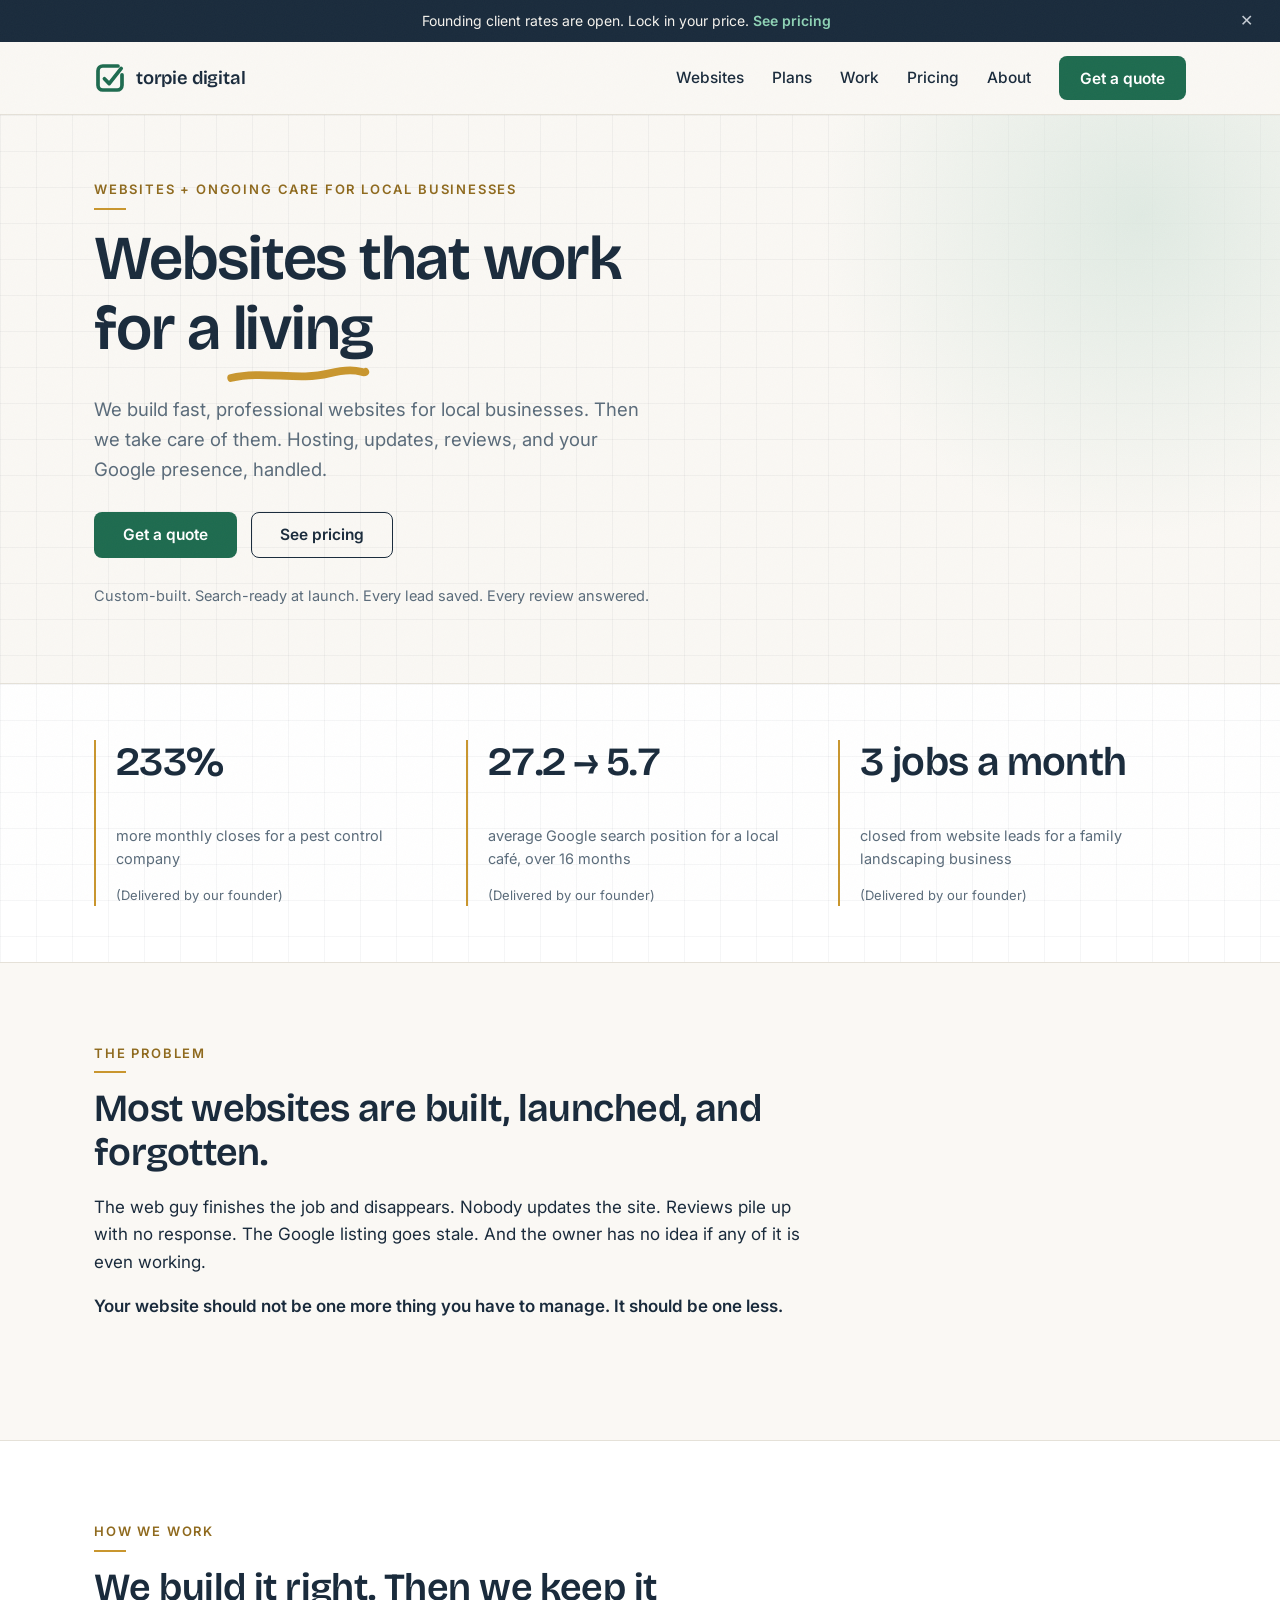
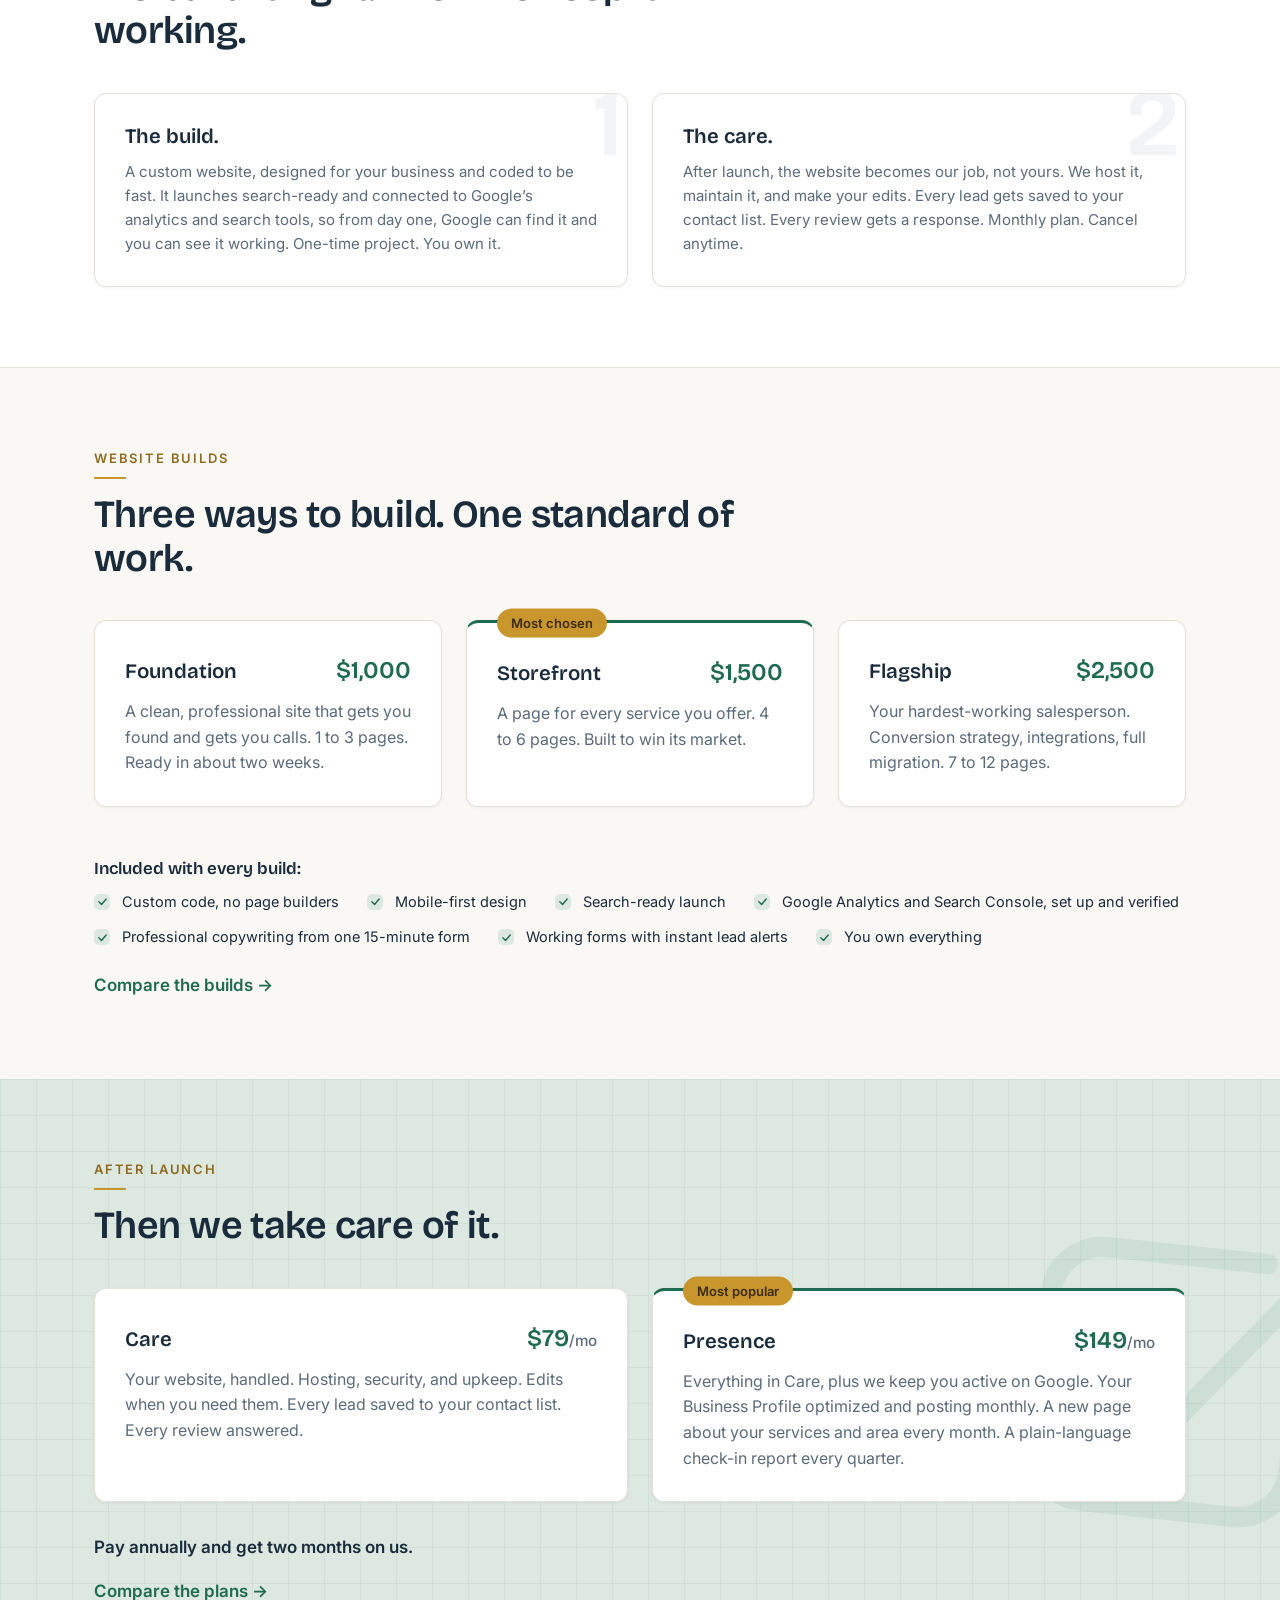
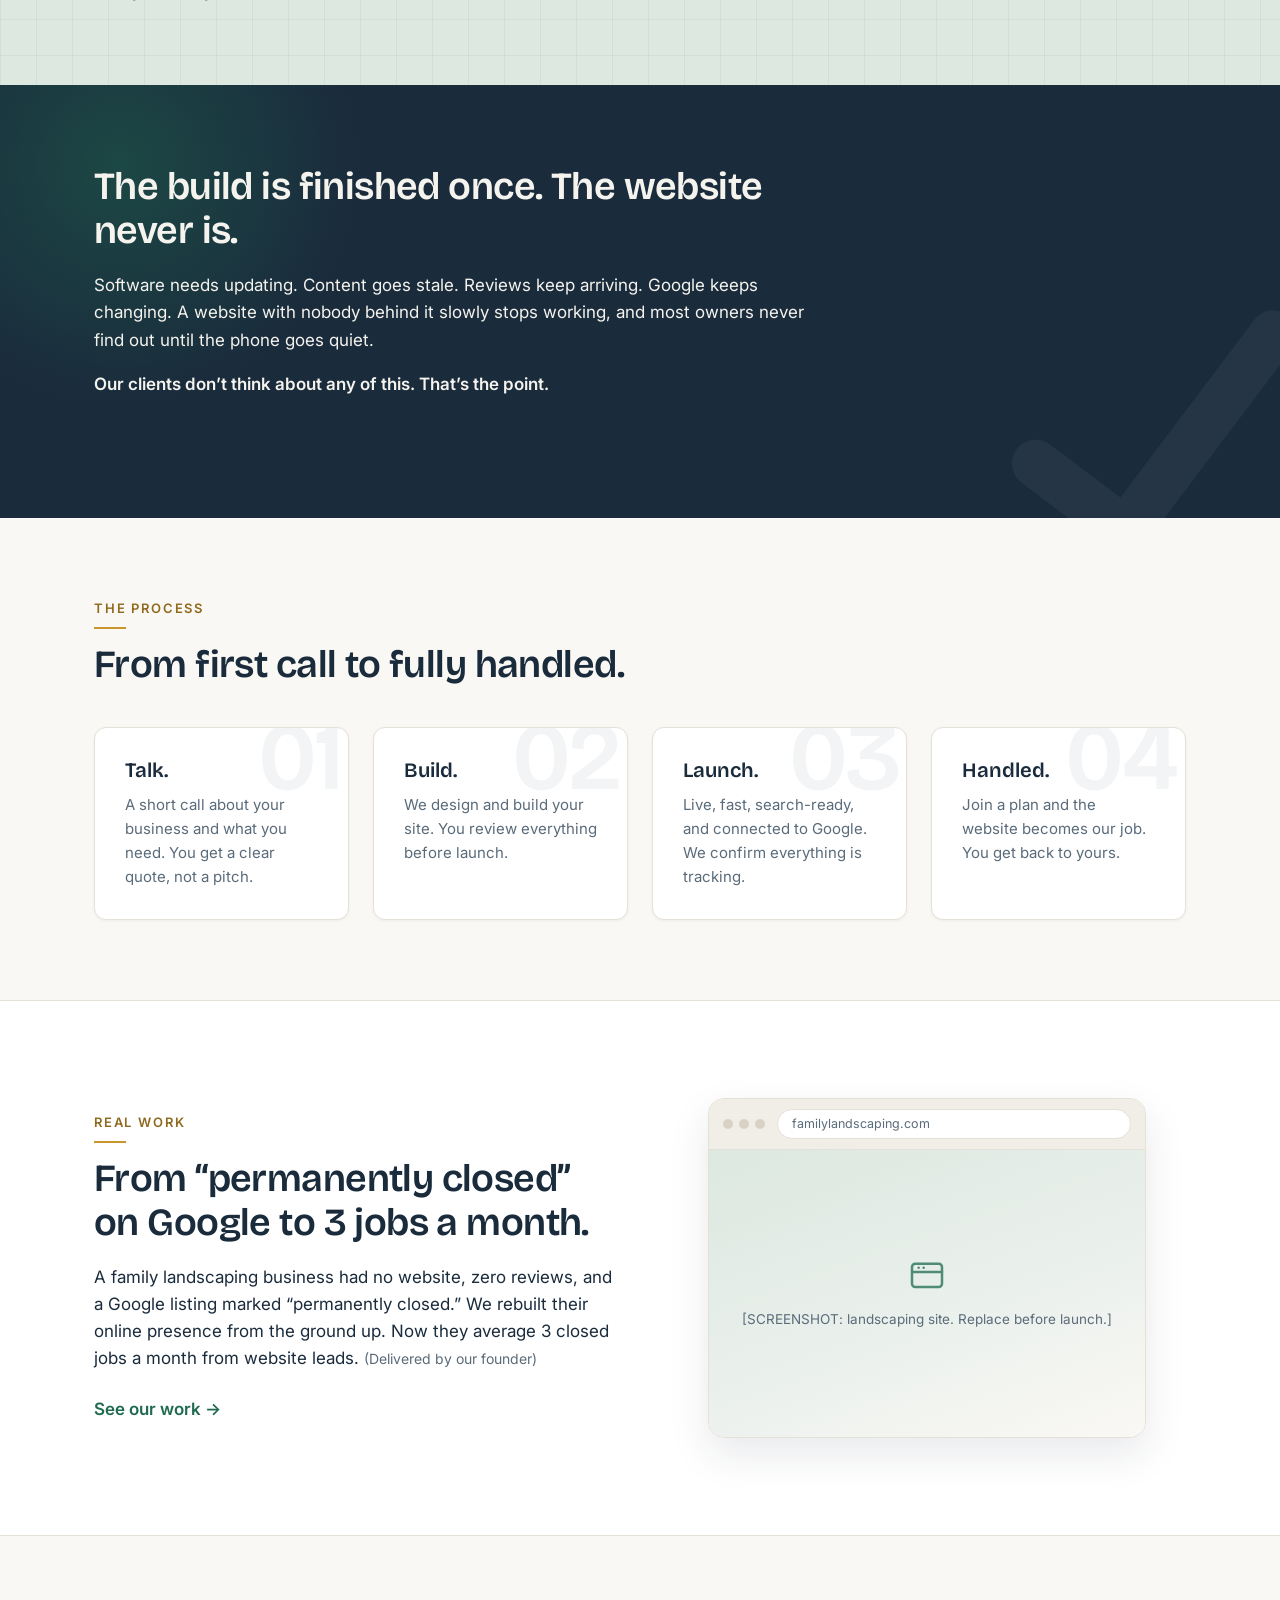
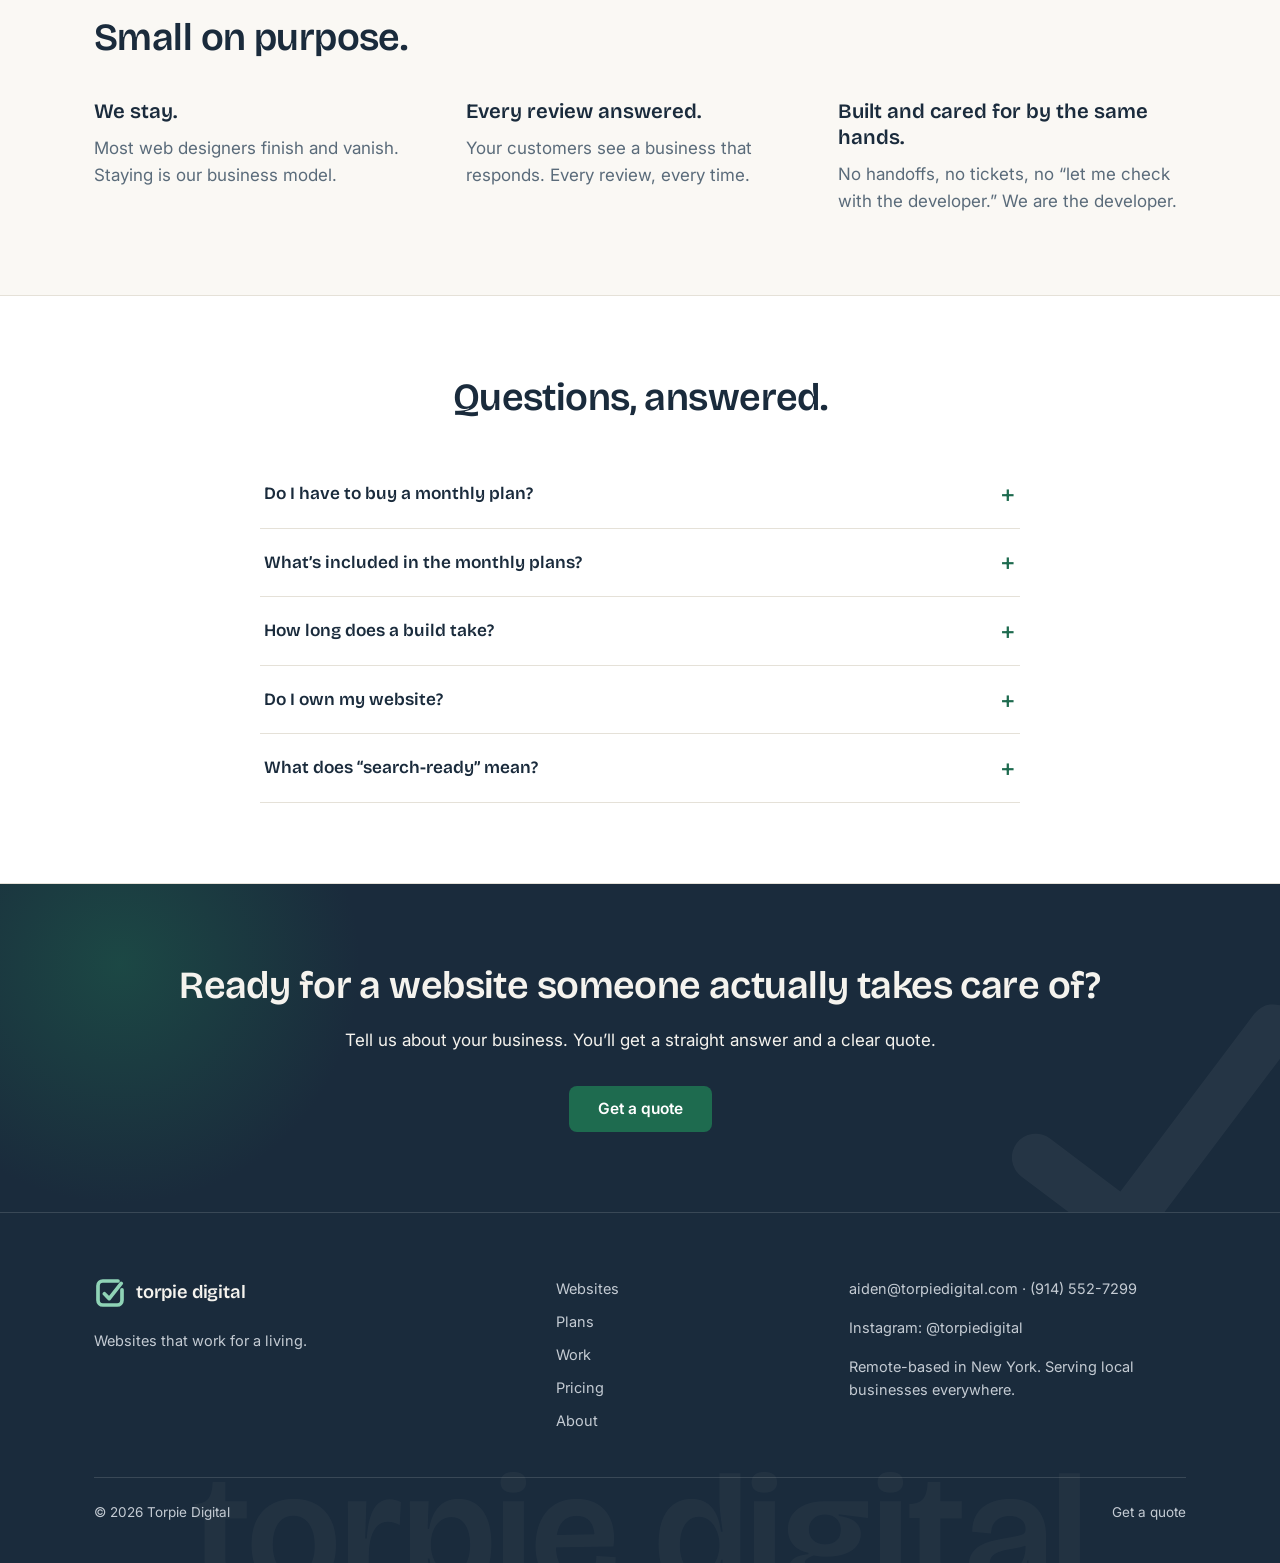
==== commit be607a5a: "Add files via upload" ====
--- a/index.html
+++ b/index.html
@@ -20,7 +20,7 @@
 <link rel="preconnect" href="https://fonts.gstatic.com" crossorigin>
 <link rel="stylesheet" href="https://fonts.googleapis.com/css2?family=Bricolage+Grotesque:wght@500;600&family=Inter:wght@400;500;600&display=swap">
 <link rel="stylesheet" href="/assets/css/main.css">
-<script type="application/ld+json">{"@context": "https://schema.org", "@type": "ProfessionalService", "name": "Torpie Digital", "url": "https://torpiedigital.com", "description": "Torpie Digital builds custom websites for local businesses and takes care of them after launch: hosting, updates, reviews, and Google presence.", "founder": {"@type": "Person", "name": "Aiden Torpie"}, "areaServed": "United States", "address": {"@type": "PostalAddress", "addressRegion": "NY", "addressCountry": "US"}}</script>
+<script type="application/ld+json">{"@context": "https://schema.org", "@type": "ProfessionalService", "name": "Torpie Digital", "url": "https://torpiedigital.com", "description": "Torpie Digital builds custom websites for local businesses and takes care of them after launch: hosting, updates, reviews, and Google presence.", "founder": {"@type": "Person", "name": "Aiden Torpie"}, "telephone": "+1-914-552-7299", "email": "aiden@torpiedigital.com", "sameAs": ["https://www.instagram.com/torpiedigital"], "areaServed": "United States", "address": {"@type": "PostalAddress", "addressRegion": "NY", "addressCountry": "US"}}</script>
 <script type="application/ld+json">{"@context": "https://schema.org", "@type": "FAQPage", "mainEntity": [{"@type": "Question", "name": "Do I have to buy a monthly plan?", "acceptedAnswer": {"@type": "Answer", "text": "No. The build is yours either way. But a website needs hosting, upkeep, and attention, and most clients would rather that be our job. That\u2019s what the plans are for."}}, {"@type": "Question", "name": "What\u2019s included in the monthly plans?", "acceptedAnswer": {"@type": "Answer", "text": "Care keeps your site online, maintained, and edited, saves every lead to your contact list, and answers every review. Presence adds active Google Business Profile management, a monthly page for your site, and a quarterly report in plain language."}}, {"@type": "Question", "name": "How long does a build take?", "acceptedAnswer": {"@type": "Answer", "text": "Foundation sites launch in about two weeks. Larger builds take three to four. We\u2019ll give you a real date before we start."}}, {"@type": "Question", "name": "Do I own my website?", "acceptedAnswer": {"@type": "Answer", "text": "Yes. Your domain, your website, your content, your contact list. We manage them for you while you\u2019re on a plan, and if you ever leave, you take everything with you."}}, {"@type": "Question", "name": "What does \u201csearch-ready\u201d mean?", "acceptedAnswer": {"@type": "Answer", "text": "Your site launches fast, properly structured, and connected to Google\u2019s analytics and search tools. Google can find and read it from day one, and you can see how people are finding you. Rankings build over time. The foundation is ready immediately."}}]}</script>
 </head><body>
 <a class="skip-link" href="#main">Skip to main content</a>
@@ -33,7 +33,7 @@
 <header class="site-header">
   <div class="container site-header__inner">
     <a class="logo" href="/" aria-label="Torpie Digital home">
-      <svg class="logo__mark" viewBox="0 0 40 40" aria-hidden="true" focusable="false"><rect x="2" y="2" width="36" height="36" rx="9" fill="#1E6B4F"/><path d="M11 21.5 L17 27.5 L29 13.5" fill="none" stroke="#FAF8F4" stroke-width="4.4" stroke-linecap="round" stroke-linejoin="round"/></svg>
+      <svg class="logo__mark" viewBox="0 0 40 40" aria-hidden="true" focusable="false"><path class="mark-frame" d="M30 5 H11 a6 6 0 0 0 -6 6 v18 a6 6 0 0 0 6 6 h18 a6 6 0 0 0 6 -6 V16" fill="none" stroke="#1E6B4F" stroke-width="4.6" stroke-linecap="round"/><path class="mark-check" d="M13 21 L19 27 L34 8" fill="none" stroke="#1E6B4F" stroke-width="4.6" stroke-linecap="round" stroke-linejoin="round"/></svg>
       <span class="logo__wordmark">torpie digital</span>
     </a>
     <button class="nav-toggle" type="button" data-nav-toggle aria-expanded="false" aria-controls="site-nav" aria-label="Menu">
@@ -63,7 +63,7 @@
       saved. Every review answered.</p>
     </div>
     <div class="hero__media">
-      <figure class="browser-frame reveal"><div class="browser-frame__bar"><span class="browser-frame__dots"><span></span><span></span><span></span></span><span class="browser-frame__url">yourbusiness.com</span></div><div class="browser-frame__body"><div class="placeholder-shot"><svg viewBox="0 0 24 24" fill="none" stroke="#1E6B4F" stroke-width="1.5" stroke-linecap="round" stroke-linejoin="round" aria-hidden="true"><rect x="3" y="4" width="18" height="14" rx="2"/><path d="M3 9h18M7 6.5h.01M10 6.5h.01"/></svg><span>[SCREENSHOT: best live build, warm grade. Replace before launch.]</span></div></div></figure>
+      <figure class="browser-frame reveal"><div class="browser-frame__bar"><span class="browser-frame__dots"><span></span><span></span><span></span></span><span class="browser-frame__url">frytangacafe.com</span></div><div class="browser-frame__body"><img src="/assets/img/frytanga.jpg" alt="Frytanga Cafe website built by Torpie Digital: a warm hero with hand-folded empanadas and a full navigation" loading="lazy" width="1280" height="840"></div></figure>
     </div>
   </div>
 </section>
@@ -76,7 +76,7 @@
       <p class="stat__source">(Delivered by our founder)</p>
     </div>
     <div class="stat">
-      <p class="stat__number">17.2 &rarr; 7.7</p>
+      <p class="stat__number">27.2 &rarr; 5.7</p>
       <p class="stat__label">average Google search position for a local
       caf&eacute;, over 16 months</p>
       <p class="stat__source">(Delivered by our founder)</p>
@@ -287,11 +287,12 @@
 <section class="section section--dark" aria-labelledby="final-cta-heading"><div class="container center reveal"><h2 id="final-cta-heading">Ready for a website someone actually takes care of?</h2><p>Tell us about your business. You’ll get a straight answer and a clear quote.</p><p class="mt-4"><a class="btn btn-primary" data-track-cta="final-cta" href="/about/#contact">Get a quote</a></p></div></section>
 </main>
 <footer class="site-footer">
+  <div class="footer-ghost" aria-hidden="true">torpie digital</div>
   <div class="container">
     <div class="footer-grid">
       <div>
         <a class="logo" href="/" aria-label="Torpie Digital home">
-          <svg class="logo__mark" viewBox="0 0 40 40" aria-hidden="true" focusable="false"><rect x="2" y="2" width="36" height="36" rx="9" fill="#1E6B4F"/><path d="M11 21.5 L17 27.5 L29 13.5" fill="none" stroke="#FAF8F4" stroke-width="4.4" stroke-linecap="round" stroke-linejoin="round"/></svg>
+          <svg class="logo__mark" viewBox="0 0 40 40" aria-hidden="true" focusable="false"><path class="mark-frame" d="M30 5 H11 a6 6 0 0 0 -6 6 v18 a6 6 0 0 0 6 6 h18 a6 6 0 0 0 6 -6 V16" fill="none" stroke="#8FD3B6" stroke-width="4.6" stroke-linecap="round"/><path class="mark-check" d="M13 21 L19 27 L34 8" fill="none" stroke="#8FD3B6" stroke-width="4.6" stroke-linecap="round" stroke-linejoin="round"/></svg>
           <span class="logo__wordmark">torpie digital</span>
         </a>
         <p class="footer-tagline">Websites that work for a living.</p>
@@ -304,7 +305,8 @@
         <a href="/about/">About</a>
       </nav>
       <div class="flow">
-        <p>[EMAIL] &middot; [PHONE]</p>
+        <p><a href="mailto:aiden@torpiedigital.com">aiden@torpiedigital.com</a> &middot; <a href="tel:+19145527299">(914) 552-7299</a></p>
+        <p><a href="https://www.instagram.com/torpiedigital" target="_blank" rel="noopener">Instagram: @torpiedigital</a></p>
         <p>Remote-based in New York. Serving local businesses everywhere.</p>
       </div>
     </div>
--- a/assets/css/main.css
+++ b/assets/css/main.css
@@ -36,8 +36,8 @@
 
   /* Layout */
   --container: 1140px;
-  --section-y: 100px;
-  --section-y-mobile: 64px;
+  --section-y: 80px;
+  --section-y-mobile: 56px;
 
   /* Motion */
   --reveal-duration: 0.55s;
@@ -155,7 +155,7 @@
 .eyebrow--center::after { margin-inline: auto; }
 .section--dark .eyebrow { color: var(--brass); }
 
-.section-head { max-width: 720px; margin-bottom: 48px; }
+.section-head { max-width: 720px; margin-bottom: 40px; }
 .section-head--center { margin-inline: auto; text-align: center; }
 .section-head--center p { margin-inline: auto; }
 .lede { font-size: 1.12rem; color: var(--muted); }
@@ -313,7 +313,7 @@
 }
 
 /* ---------- Hero ---------- */
-.hero { padding-block: 88px 96px; }
+.hero { padding-block: 64px 76px; }
 .hero__grid {
   display: grid;
   grid-template-columns: minmax(0, 7fr) minmax(0, 5fr);
@@ -331,7 +331,7 @@
 .hero--simple .section-head { margin-bottom: 0; }
 @media (max-width: 980px) {
   .hero__grid { grid-template-columns: minmax(0, 1fr); gap: 44px; }
-  .hero { padding-block: 56px 72px; }
+  .hero { padding-block: 44px 56px; }
   .hero--simple { padding-block: 56px; }
 }
 
@@ -854,12 +854,14 @@
 
 /* Self-drawing brass underline on the last hero word */
 .hero-accent { position: relative; display: inline-block; }
+.hero-accent .hero-word { position: relative; z-index: 1; }
 .hero-accent svg {
   position: absolute;
-  left: -2%; bottom: -0.18em;
-  width: 104%; height: 0.32em;
+  left: -3%; bottom: -0.3em;
+  width: 106%; height: 0.3em;
   overflow: visible;
   pointer-events: none;
+  z-index: 0;
 }
 .hero-accent svg path {
   fill: none;
@@ -997,3 +999,254 @@
 
 /* ---------- Stat count-up ---------- */
 .stat__number { font-variant-numeric: tabular-nums; }
+
+/* ============================================================
+   FANCY PASS 2 — texture, chrome, and choreography
+   ============================================================ */
+
+/* ---------- Workshop grid texture on paper sections ---------- */
+.hero, .section--sage, .section--quiet {
+  background-image:
+    linear-gradient(rgba(26, 43, 60, 0.045) 1px, transparent 1px),
+    linear-gradient(90deg, rgba(26, 43, 60, 0.045) 1px, transparent 1px);
+  background-size: 36px 36px;
+}
+.section--sage {
+  background-color: var(--sage);
+  background-image:
+    linear-gradient(rgba(30, 107, 79, 0.06) 1px, transparent 1px),
+    linear-gradient(90deg, rgba(30, 107, 79, 0.06) 1px, transparent 1px);
+}
+
+/* Giant Open Shop watermark in sage sections */
+.section--sage { position: relative; overflow: hidden; }
+.section--sage::before {
+  content: "";
+  position: absolute;
+  right: -60px; top: 50%;
+  width: 340px; height: 340px;
+  transform: translateY(-50%) rotate(6deg);
+  background: url("data:image/svg+xml,%3Csvg xmlns='http://www.w3.org/2000/svg' viewBox='0 0 40 40'%3E%3Cpath d='M30 5 H11 a6 6 0 0 0 -6 6 v18 a6 6 0 0 0 6 6 h18 a6 6 0 0 0 6 -6 V16' fill='none' stroke='%231E6B4F' stroke-width='2.4' stroke-linecap='round'/%3E%3Cpath d='M13 21 L19 27 L34 8' fill='none' stroke='%231E6B4F' stroke-width='2.4' stroke-linecap='round' stroke-linejoin='round'/%3E%3C/svg%3E") center / contain no-repeat;
+  opacity: 0.07;
+  pointer-events: none;
+}
+.section--sage .container { position: relative; }
+
+/* ---------- Open Shop mark: draw on load, redraw on hover ---------- */
+.logo__mark { overflow: visible; }
+@media (prefers-reduced-motion: no-preference) {
+  .logo__mark .mark-frame {
+    stroke-dasharray: 130;
+    stroke-dashoffset: 130;
+    animation: mark-draw 0.9s ease-out 0.1s forwards;
+  }
+  .logo__mark .mark-check {
+    stroke-dasharray: 46;
+    stroke-dashoffset: 46;
+    animation: mark-draw 0.5s ease-out 0.85s forwards;
+  }
+  @keyframes mark-draw { to { stroke-dashoffset: 0; } }
+  .logo:hover .mark-check {
+    animation: mark-redraw 0.6s ease-out forwards;
+  }
+  @keyframes mark-redraw {
+    0% { stroke-dashoffset: 46; }
+    100% { stroke-dashoffset: 0; }
+  }
+}
+
+/* ---------- Header: shrink + deepen on scroll ---------- */
+.site-header {
+  transition: box-shadow 0.3s ease;
+}
+.site-header__inner {
+  transition: min-height 0.3s ease;
+}
+.site-header.is-scrolled {
+  box-shadow: 0 10px 30px -18px rgba(26, 43, 60, 0.35);
+}
+.site-header.is-scrolled .site-header__inner { min-height: 58px; }
+
+/* Animated nav underline */
+.site-nav a:not(.btn) { position: relative; }
+.site-nav a:not(.btn)::after {
+  content: "";
+  position: absolute;
+  left: 0; right: 0; bottom: -4px;
+  height: 2px;
+  background: var(--green);
+  transform: scaleX(0);
+  transform-origin: left center;
+  transition: transform 0.28s cubic-bezier(0.22, 1, 0.36, 1);
+}
+.site-nav a:not(.btn):hover::after,
+.site-nav a[aria-current="page"]:not(.btn)::after { transform: scaleX(1); }
+@media (max-width: 860px) {
+  .site-nav a:not(.btn)::after { display: none; }
+}
+@media (prefers-reduced-motion: reduce) {
+  .site-header, .site-header__inner, .site-nav a:not(.btn)::after { transition: none; }
+}
+
+/* ---------- Footer: ghost wordmark + warmth ---------- */
+.site-footer { position: relative; overflow: hidden; }
+.footer-ghost {
+  position: absolute;
+  left: 50%; bottom: -0.32em;
+  transform: translateX(-50%);
+  font-family: var(--font-display);
+  font-weight: 600;
+  font-size: clamp(72px, 13vw, 190px);
+  line-height: 1;
+  white-space: nowrap;
+  color: rgba(245, 243, 238, 0.035);
+  pointer-events: none;
+  user-select: none;
+}
+.site-footer .container { position: relative; }
+.site-footer .footer-nav a,
+.site-footer .flow a {
+  position: relative;
+  transition: color 0.2s ease, padding-left 0.25s cubic-bezier(0.22, 1, 0.36, 1);
+}
+@media (prefers-reduced-motion: no-preference) {
+  .footer-nav a:hover { padding-left: 10px; }
+  .footer-nav a::before {
+    content: "";
+    position: absolute;
+    left: 0; top: 50%;
+    width: 6px; height: 2px;
+    background: var(--dark-link);
+    transform: translateY(-50%) scaleX(0);
+    transform-origin: left center;
+    transition: transform 0.25s cubic-bezier(0.22, 1, 0.36, 1);
+  }
+  .footer-nav a:hover::before { transform: translateY(-50%) scaleX(1); }
+}
+.footer-bottom { position: relative; }
+
+/* ---------- Eyebrow rule grows in on reveal ---------- */
+@media (prefers-reduced-motion: no-preference) {
+  .reveal .eyebrow::after,
+  .reveal.eyebrow::after {
+    transform: scaleX(0);
+    transform-origin: left center;
+    transition: transform 0.6s cubic-bezier(0.22, 1, 0.36, 1) 0.25s;
+  }
+  .reveal.is-visible .eyebrow::after,
+  .reveal.is-visible.eyebrow::after { transform: scaleX(1); }
+  .eyebrow--center::after { transform-origin: center; }
+  .hero .eyebrow::after {
+    transform: scaleX(0);
+    transform-origin: left center;
+    animation: rule-grow 0.6s cubic-bezier(0.22, 1, 0.36, 1) 0.4s forwards;
+  }
+  @keyframes rule-grow { to { transform: scaleX(1); } }
+}
+
+/* ---------- FAQ: smooth open/close ---------- */
+.faq details .faq__answer { overflow: hidden; }
+@media (prefers-reduced-motion: no-preference) {
+  .faq details.is-animating .faq__answer { transition: height 0.32s cubic-bezier(0.22, 1, 0.36, 1); }
+  .faq summary::after { transition: transform 0.3s cubic-bezier(0.22, 1, 0.36, 1); }
+}
+
+/* ---------- Timeline connector draws across ---------- */
+.timeline { position: relative; }
+.timeline::before {
+  content: "";
+  position: absolute;
+  left: 2%; right: 2%; top: 50px;
+  height: 2px;
+  background: var(--border);
+  z-index: 0;
+}
+.timeline > * { position: relative; z-index: 1; }
+@media (prefers-reduced-motion: no-preference) {
+  .timeline::before {
+    background: linear-gradient(90deg, var(--brass), var(--brass)) no-repeat 0 0 / 0% 100%, var(--border);
+    transition: background-size 1.4s cubic-bezier(0.22, 1, 0.36, 1) 0.2s;
+  }
+  .timeline.is-inview::before { background-size: 100% 100%; }
+}
+@media (max-width: 860px) {
+  .timeline::before { display: none; }
+}
+
+/* ---------- Check chips pop in ---------- */
+@media (prefers-reduced-motion: no-preference) {
+  .reveal .check-list li .chip { transform: scale(0.4); opacity: 0; transition: transform 0.45s cubic-bezier(0.34, 1.56, 0.64, 1), opacity 0.3s ease; }
+  .reveal.is-visible .check-list li .chip { transform: scale(1); opacity: 1; }
+  .reveal.is-visible .check-list li:nth-child(2) .chip { transition-delay: 0.08s; }
+  .reveal.is-visible .check-list li:nth-child(3) .chip { transition-delay: 0.16s; }
+  .reveal.is-visible .check-list li:nth-child(4) .chip { transition-delay: 0.24s; }
+  .reveal.is-visible .check-list li:nth-child(5) .chip { transition-delay: 0.32s; }
+  .reveal.is-visible .check-list li:nth-child(6) .chip { transition-delay: 0.4s; }
+}
+
+/* ---------- Recent builds gallery ---------- */
+.build-gallery { margin-top: 8px; }
+.build-tile {
+  display: block;
+  text-decoration: none;
+  color: var(--ink);
+}
+.build-tile h3 { margin: 16px 0 4px; font-size: 1.1rem; }
+.build-tile p { margin: 0; }
+.build-tile .browser-frame { margin: 0; }
+@media (prefers-reduced-motion: no-preference) {
+  .build-tile .browser-frame {
+    transition: transform 0.35s cubic-bezier(0.22, 1, 0.36, 1), box-shadow 0.35s ease;
+  }
+  .build-tile:hover .browser-frame {
+    transform: translateY(-6px) scale(1.015);
+    box-shadow: 0 22px 44px -20px rgba(26, 43, 60, 0.35);
+  }
+  .build-tile:hover h3 { color: var(--green); }
+}
+
+/* ---------- Photo card with real image ---------- */
+.photo-card img {
+  display: block;
+  width: 100%;
+  height: auto;
+  border-radius: inherit;
+  filter: grayscale(1) contrast(1.02);
+}
+@media (prefers-reduced-motion: no-preference) {
+  .photo-card { overflow: hidden; }
+  .photo-card img { transition: filter 0.6s ease, transform 0.6s cubic-bezier(0.22, 1, 0.36, 1); }
+  .photo-card:hover img { filter: grayscale(0.15) contrast(1.02); transform: scale(1.02); }
+}
+
+/* ---------- Form polish + conversion cues ---------- */
+.field input, .field select, .field textarea {
+  transition: border-color 0.2s ease, box-shadow 0.2s ease;
+}
+.field input:focus, .field select:focus, .field textarea:focus {
+  box-shadow: 0 0 0 4px rgba(30, 107, 79, 0.14);
+}
+.form-microcopy {
+  margin-top: 12px;
+  font-size: 13px;
+  color: var(--muted);
+  display: flex;
+  align-items: center;
+  gap: 8px;
+}
+.form-microcopy svg { width: 15px; height: 15px; flex: none; stroke: var(--green); }
+.btn.is-loading { opacity: 0.7; pointer-events: none; }
+.btn.is-loading::before {
+  content: "";
+  display: inline-block;
+  width: 14px; height: 14px;
+  margin-right: 8px;
+  border: 2px solid rgba(255, 255, 255, 0.4);
+  border-top-color: #FFFFFF;
+  border-radius: 50%;
+  animation: spin 0.7s linear infinite;
+}
+@keyframes spin { to { transform: rotate(360deg); } }
+@media (prefers-reduced-motion: reduce) {
+  .btn.is-loading::before { display: none; }
+}
